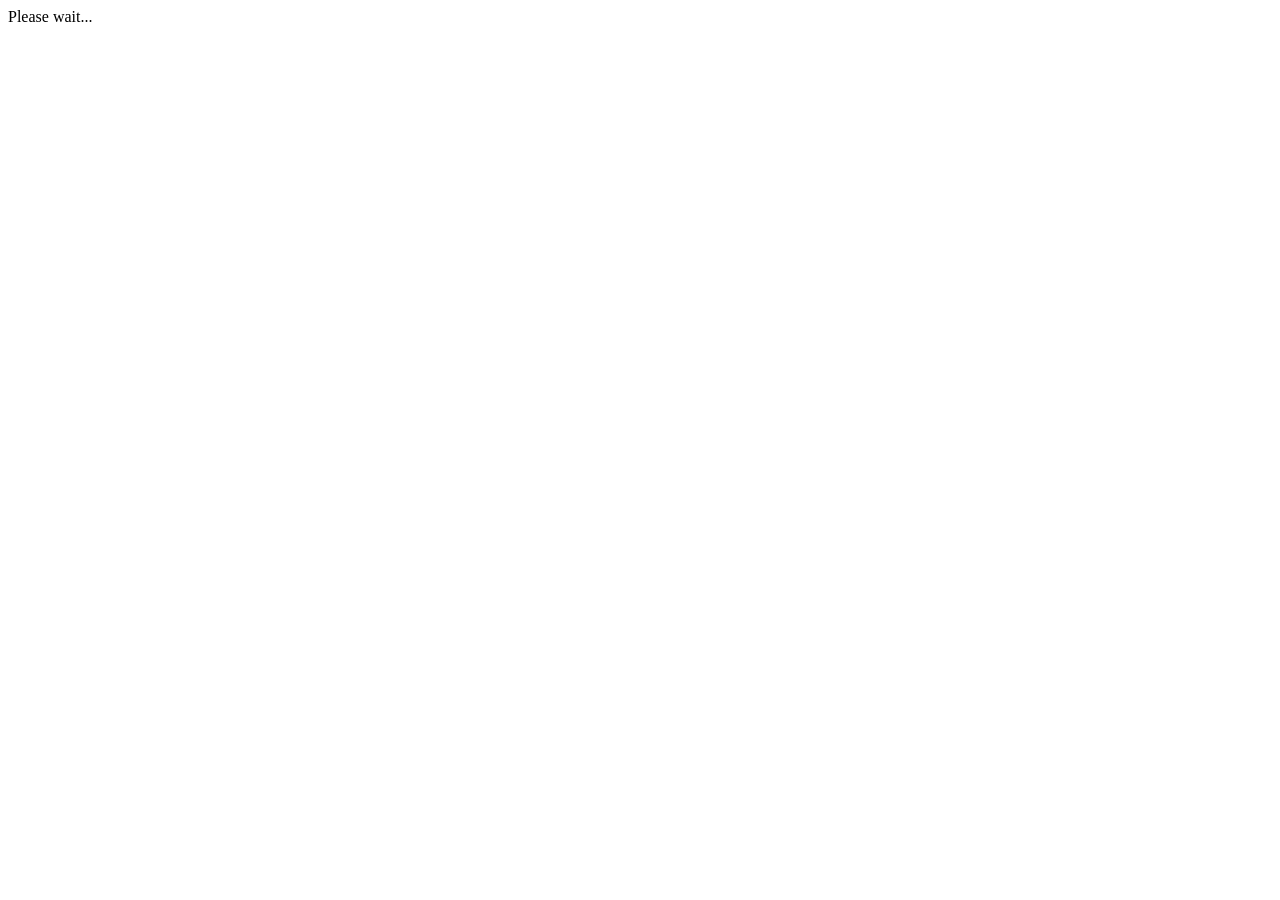
==== index.html @ 416f90c1 "inital version blog website by Docsify" ====
<!DOCTYPE html>
<html lang="en">

<head>
    <meta charset="UTF-8">
    <title>Docs</title>
    <meta http-equiv="X-UA-Compatible" content="IE=edge,chrome=1" />
    <meta name="description" content="Description">
    <meta name="viewport" content="width=device-width, user-scalable=no, initial-scale=1.0, maximum-scale=1.0, minimum-scale=1.0">
    <!-- 设置浏览器图标 -->
    <link rel="icon" href="/images/lab.ico" type="image/x-icon" />
    <link rel="shortcut icon" href="/images/lab.ico" type="image/x-icon" />
    <!-- 默认主题 -->
    <link rel="stylesheet" href="https://cdn.jsdelivr.net/npm/docsify-themeable@0/dist/css/theme-simple-dark.css">
    <link rel="stylesheet" href="https://cdn.jsdelivr.net/npm/docsify-themeable@0/dist/css/theme-simple.css">
    



 
</head>

<body>
    <!-- 定义加载时候的动作 -->
    <div id="app">Please wait...</div>
    <script>
        window.$docsify = {
            themeColor: '#c30aff',
            // 项目名称
            name: '',
            // 仓库地址，点击右上角的Github章鱼猫头像会跳转到此地址
            repo: '',
            // 侧边栏支持，默认加载的是项目根目录下的_sidebar.md文件
            loadSidebar: true,
            // 导航栏支持，默认加载的是项目根目录下的_navbar.md文件
            loadNavbar: true,
            // 封面支持，默认加载的是项目根目录下的_coverpage.md文件
            coverpage: true,
            // 最大支持渲染的标题层级
            maxLevel: 5,
            // 自定义侧边栏后默认不会再生成目录，设置生成目录的最大层级（建议配置为2-4）
            subMaxLevel: 2,
            // 小屏设备下合并导航栏到侧边栏
            mergeNavbar: true,
            /*搜索相关设置*/
            search: {
                maxAge: 86400000,// 过期时间，单位毫秒，默认一天
                paths: 'auto',// 注意：仅适用于 paths: 'auto' 模式
                placeholder: '搜索',              
                // 支持本地化
                placeholder: {
                    '/': '目录搜索',
                },
                noData: '找不到结果',
                depth: 5,
                hideOtherSidebarContent: true,
                namespace: 'Docs',
            }
        }
    </script>
    <!-- docsify的js依赖 -->
    <script src="//cdn.jsdelivr.net/npm/docsify/lib/docsify.min.js"></script>
    <!-- emoji表情支持 -->
    <script src="//cdn.jsdelivr.net/npm/docsify/lib/plugins/emoji.min.js"></script>
    <!-- 图片放大缩小支持 -->
    <script src="//cdn.jsdelivr.net/npm/docsify/lib/plugins/zoom-image.min.js"></script>
    <!-- 搜索功能支持 -->
    <script src="//cdn.jsdelivr.net/npm/docsify/lib/plugins/search.min.js"></script>
    <!--在所有的代码块上添加一个简单的Click to copy按钮来允许用户从你的文档中轻易地复制代码-->
    <script src="//cdn.jsdelivr.net/npm/docsify-copy-code/dist/docsify-copy-code.min.js"></script>
</body>

</html>
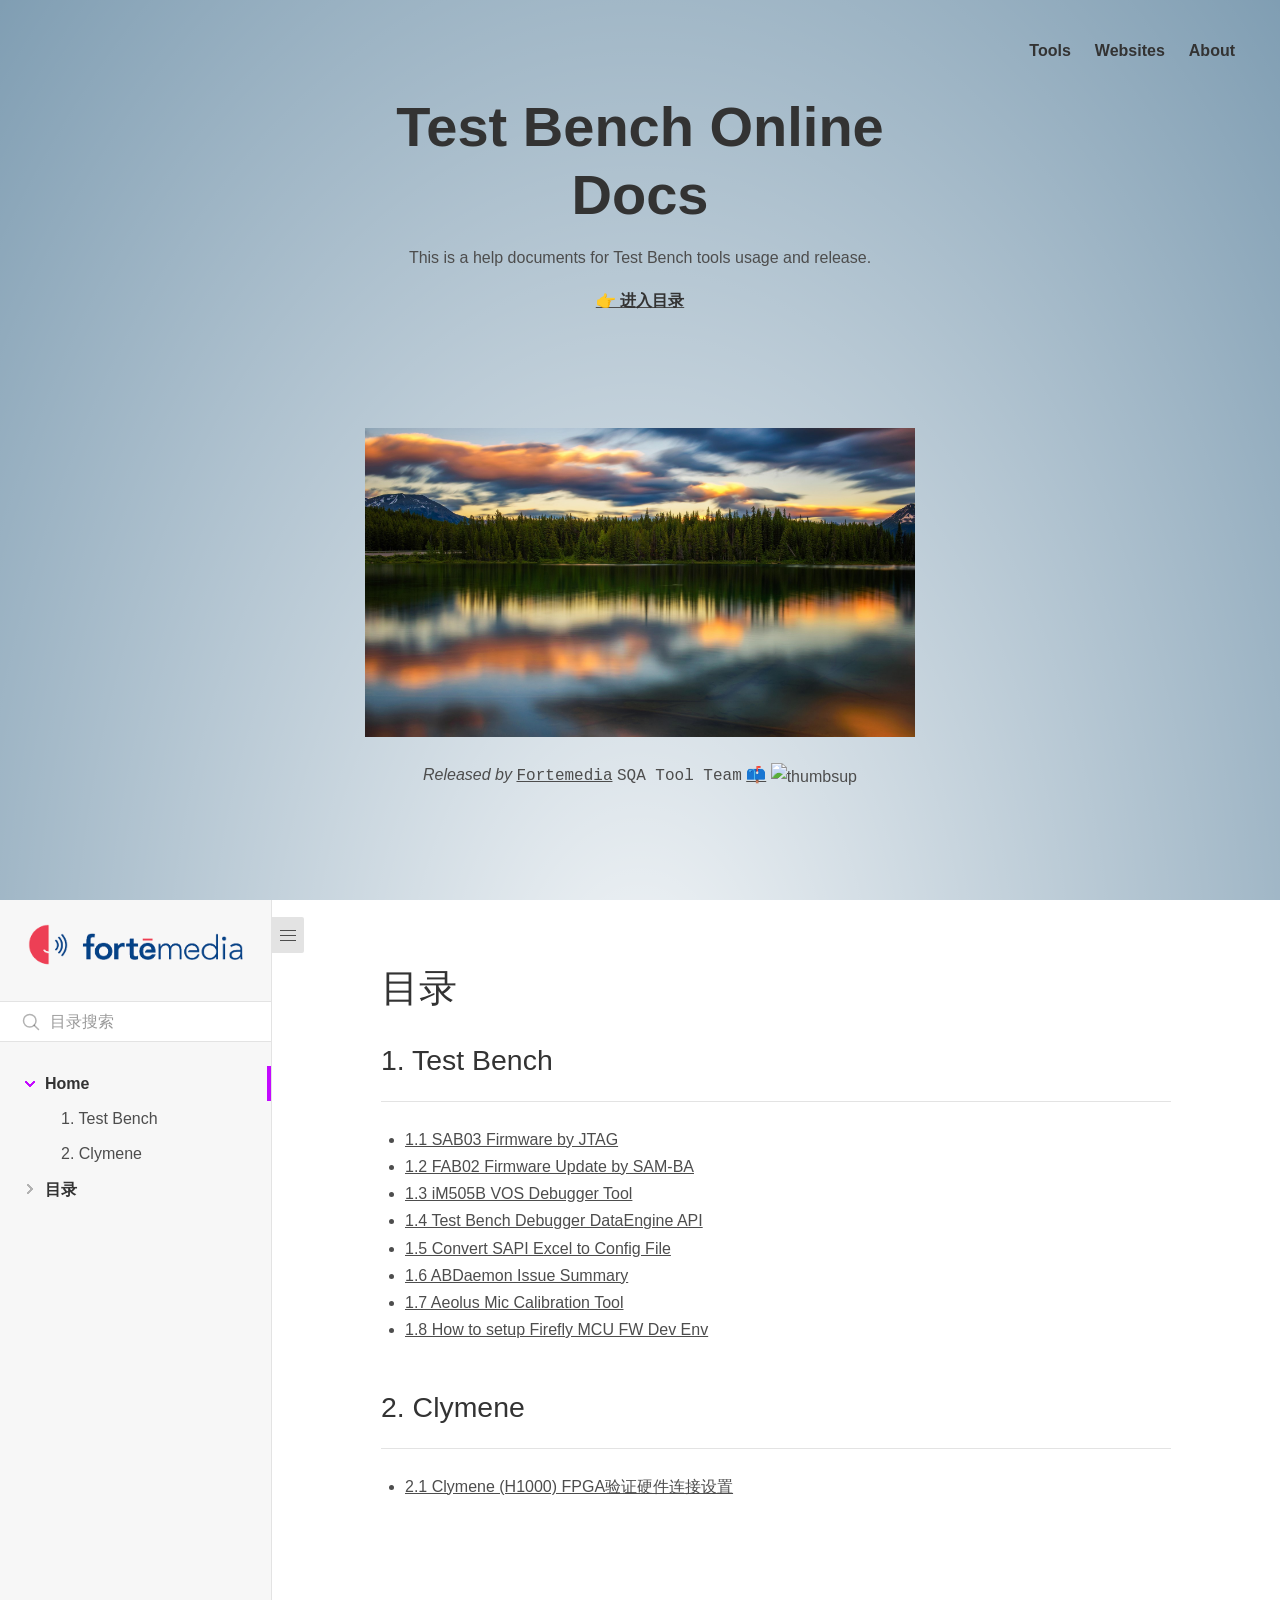
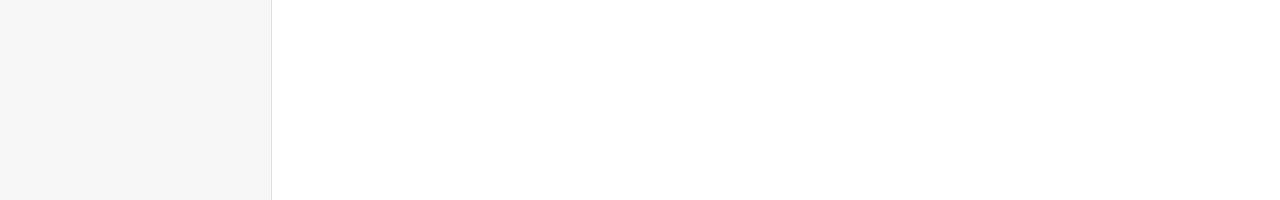
==== commit 25f33f37: "update directory" ====
--- a/index.html
+++ b/index.html
@@ -3,31 +3,33 @@
 
 <head>
     <meta charset="UTF-8">
-    <title>Docs</title>
+    <title>TestBench Online</title>
     <meta http-equiv="X-UA-Compatible" content="IE=edge,chrome=1" />
     <meta name="description" content="Description">
     <meta name="viewport" content="width=device-width, user-scalable=no, initial-scale=1.0, maximum-scale=1.0, minimum-scale=1.0">
     <!-- 设置浏览器图标 -->
-    <link rel="icon" href="/images/lab.ico" type="image/x-icon" />
-    <link rel="shortcut icon" href="/images/lab.ico" type="image/x-icon" />
+    <link rel="icon" href="assets/img/lab.ico" type="image/x-icon" />
+    <link rel="shortcut icon" href="assets/img/lab.ico" type="image/x-icon" />
     <!-- 默认主题 -->
-    <link rel="stylesheet" href="https://cdn.jsdelivr.net/npm/docsify-themeable@0/dist/css/theme-simple-dark.css">
-    <link rel="stylesheet" href="https://cdn.jsdelivr.net/npm/docsify-themeable@0/dist/css/theme-simple.css">
-    
-
-
-
+    <!--link rel="stylesheet" href="https://cdn.jsdelivr.net/npm/docsify-themeable@0/dist/css/theme-simple-dark.css"-->
+    <link rel="stylesheet" href="assets/css/theme-simple-dark.css">
+    <link rel="stylesheet" href="assets/css/theme-simple.css">
  
 </head>
 
 <body>
     <!-- 定义加载时候的动作 -->
-    <div id="app">Please wait...</div>
+    <div id="app">Please wait... :smile:</div>
     <script>
         window.$docsify = {
+            // 项目名称
+            name: 'TestBench Online',
+            logo: 'assets/img/logo.png',
+            nameLink: 'https://nustpq.github.io/blog/',
             themeColor: '#c30aff',
-            // 项目名称
-            name: '',
+            auto2top: true,
+            nativeEmoji: true,   
+            
             // 仓库地址，点击右上角的Github章鱼猫头像会跳转到此地址
             repo: '',
             // 侧边栏支持，默认加载的是项目根目录下的_sidebar.md文件
@@ -58,16 +60,31 @@
             }
         }
     </script>
+
+
     <!-- docsify的js依赖 -->
-    <script src="//cdn.jsdelivr.net/npm/docsify/lib/docsify.min.js"></script>
+    <!--script src="//cdn.jsdelivr.net/npm/docsify/lib/plugins/docsify.min.js"></script-->
+
+    <script src="assets/js/docsify.min.js"></script>
     <!-- emoji表情支持 -->
-    <script src="//cdn.jsdelivr.net/npm/docsify/lib/plugins/emoji.min.js"></script>
+    <script src="assets/js/emoji.min.js"></script>
     <!-- 图片放大缩小支持 -->
-    <script src="//cdn.jsdelivr.net/npm/docsify/lib/plugins/zoom-image.min.js"></script>
+    <script src="assets/js/zoom-image.min.js"></script>
     <!-- 搜索功能支持 -->
-    <script src="//cdn.jsdelivr.net/npm/docsify/lib/plugins/search.min.js"></script>
+    <script src="assets/js/search.min.js"></script>
     <!--在所有的代码块上添加一个简单的Click to copy按钮来允许用户从你的文档中轻易地复制代码-->
-    <script src="//cdn.jsdelivr.net/npm/docsify-copy-code/dist/docsify-copy-code.min.js"></script>
+    <script src="assets/js/docsify-copy-code.min.js"></script>
+    <script src="assets/js/vanilla-back-to-top.min.js"></script>
+    <!-- 回到顶部功能 -->
+    <script>
+        addBackToTop({
+            diameter: 56,
+            backgroundColor: 'rgb(66, 185, 131)',
+            textColor: '#fff',
+        });
+    </script>
+
+
 </body>
 
 </html>
--- a/assets/css/theme-simple-dark.css
+++ b/assets/css/theme-simple-dark.css
@@ -0,0 +1,3 @@
+.github-corner{position:absolute;z-index:40;top:0;right:0;border-bottom:0;text-decoration:none}.github-corner svg{height:70px;width:70px;fill:var(--theme-color);color:var(--base-background-color)}.github-corner:hover .octo-arm{-webkit-animation:octocat-wave 560ms ease-in-out;animation:octocat-wave 560ms ease-in-out}@-webkit-keyframes octocat-wave{0%,100%{transform:rotate(0)}20%,60%{transform:rotate(-25deg)}40%,80%{transform:rotate(10deg)}}@keyframes octocat-wave{0%,100%{transform:rotate(0)}20%,60%{transform:rotate(-25deg)}40%,80%{transform:rotate(10deg)}}.progress{position:fixed;z-index:2147483647;top:0;left:0;right:0;height:3px;width:0;background-color:var(--theme-color);transition:width var(--duration-fast),opacity calc(var(--duration-fast)*2)}body.ready-transition:after,body.ready-transition>*:not(.progress){opacity:0;transition:opacity var(--spinner-transition-duration)}body.ready-transition:after{content:"";position:absolute;z-index:1000;top:calc(50% - var(--spinner-size)/2);left:calc(50% - var(--spinner-size)/2);height:var(--spinner-size);width:var(--spinner-size);border:var(--spinner-track-width, 0) solid var(--spinner-track-color);border-left-color:var(--theme-color);border-left-color:var(--theme-color);border-radius:50%;-webkit-animation:spinner var(--duration-slow) infinite linear;animation:spinner var(--duration-slow) infinite linear}body.ready-transition.ready-spinner:after{opacity:1}body.ready-transition.ready-fix:after{opacity:0}body.ready-transition.ready-fix>*:not(.progress){opacity:1;transition-delay:var(--spinner-transition-duration)}@-webkit-keyframes spinner{0%{transform:rotate(0deg)}100%{transform:rotate(360deg)}}@keyframes spinner{0%{transform:rotate(0deg)}100%{transform:rotate(360deg)}}*,*:before,*:after{box-sizing:inherit;font-size:inherit;-webkit-overflow-scrolling:touch;-webkit-tap-highlight-color:rgba(0,0,0,0);-webkit-text-size-adjust:none;-webkit-touch-callout:none}:root{box-sizing:border-box;background-color:var(--base-background-color);font-size:var(--base-font-size);font-weight:var(--base-font-weight);line-height:var(--base-line-height);letter-spacing:var(--base-letter-spacing);color:var(--base-color);-webkit-font-smoothing:antialiased;-moz-osx-font-smoothing:grayscale;font-smoothing:antialiased}html,button,input,optgroup,select,textarea{font-family:var(--base-font-family)}button,input,optgroup,select,textarea{font-size:100%;margin:0}a{text-decoration:none;-webkit-text-decoration-skip:ink;text-decoration-skip-ink:auto}body{margin:0}hr{height:0;margin:2em 0;border:none;border-bottom:var(--hr-border, 0)}img{max-width:100%;border:0}main{display:block}main.hidden{display:none}mark{background:var(--mark-background);color:var(--mark-color)}pre{font-family:var(--pre-font-family);font-size:var(--pre-font-size);font-weight:var(--pre-font-weight);line-height:var(--pre-line-height)}small{display:inline-block;font-size:var(--small-font-size)}strong{font-weight:var(--strong-font-weight);color:var(--strong-color, currentColor)}sub,sup{font-size:var(--subsup-font-size);line-height:0;position:relative;vertical-align:baseline}sub{bottom:-0.25em}sup{top:-0.5em}body:not([data-platform^=Mac]) *{scrollbar-color:hsla(var(--mono-hue), var(--mono-saturation), 50%, 0.3) hsla(var(--mono-hue), var(--mono-saturation), 50%, 0.1);scrollbar-width:thin}body:not([data-platform^=Mac]) * ::-webkit-scrollbar{width:5px;height:5px}body:not([data-platform^=Mac]) * ::-webkit-scrollbar-thumb{background:hsla(var(--mono-hue), var(--mono-saturation), 50%, 0.3)}body:not([data-platform^=Mac]) * ::-webkit-scrollbar-track{background:hsla(var(--mono-hue), var(--mono-saturation), 50%, 0.1)}::-moz-selection{background:var(--selection-color)}::selection{background:var(--selection-color)}.emoji{height:var(--emoji-size);vertical-align:middle}.task-list-item{list-style:none}.task-list-item input{margin-right:.5em;margin-left:0;vertical-align:.075em}.markdown-section code[class*=lang-],.markdown-section pre[data-lang]{font-family:var(--code-font-family);font-size:var(--code-font-size);font-weight:var(--code-font-weight);letter-spacing:normal;line-height:var(--code-block-line-height);-moz-tab-size:var(--code-tab-size);-o-tab-size:var(--code-tab-size);tab-size:var(--code-tab-size);text-align:left;white-space:pre;word-spacing:normal;word-wrap:normal;word-break:normal;-webkit-hyphens:none;hyphens:none}.markdown-section pre[data-lang]{position:relative;overflow:hidden;margin:var(--code-block-margin);padding:0;border-radius:var(--code-block-border-radius)}.markdown-section pre[data-lang]::after{content:attr(data-lang);position:absolute;top:.75em;right:.75em;opacity:.6;color:inherit;font-size:var(--font-size-s);line-height:1}.markdown-section pre[data-lang] code{display:block;overflow:auto;padding:var(--code-block-padding)}code[class*=lang-],pre[data-lang]{color:var(--code-theme-text)}pre[data-lang]::-moz-selection,pre[data-lang] ::-moz-selection,code[class*=lang-]::-moz-selection,code[class*=lang-] ::-moz-selection{background:var(--code-theme-selection, var(--selection-color))}pre[data-lang]::-moz-selection, pre[data-lang] ::-moz-selection, code[class*=lang-]::-moz-selection, code[class*=lang-] ::-moz-selection{background:var(--code-theme-selection, var(--selection-color))}pre[data-lang]::selection,pre[data-lang] ::selection,code[class*=lang-]::selection,code[class*=lang-] ::selection{background:var(--code-theme-selection, var(--selection-color))}:not(pre)>code[class*=lang-],pre[data-lang]{background:var(--code-theme-background)}.namespace{opacity:.7}.token.comment,.token.prolog,.token.doctype,.token.cdata{color:var(--code-theme-comment)}.token.punctuation{color:var(--code-theme-punctuation)}.token.property,.token.tag,.token.boolean,.token.number,.token.constant,.token.symbol,.token.deleted{color:var(--code-theme-tag)}.token.selector,.token.attr-name,.token.string,.token.char,.token.builtin,.token.inserted{color:var(--code-theme-selector)}.token.operator,.token.entity,.token.url,.language-css .token.string,.style .token.string{color:var(--code-theme-operator)}.token.atrule,.token.attr-value,.token.keyword{color:var(--code-theme-keyword)}.token.function{color:var(--code-theme-function)}.token.regex,.token.important,.token.variable{color:var(--code-theme-variable)}.token.important,.token.bold{font-weight:bold}.token.italic{font-style:italic}.token.entity{cursor:help}.markdown-section{position:relative;max-width:var(--content-max-width);margin:0 auto;padding:2rem 45px}.app-nav:not(:empty)~main .markdown-section{padding-top:3.5rem}.markdown-section figure,.markdown-section p,.markdown-section ol,.markdown-section ul{margin:1em 0}.markdown-section ol,.markdown-section ul{padding-left:1.5rem}.markdown-section ol ol,.markdown-section ol ul,.markdown-section ul ol,.markdown-section ul ul{margin-top:.15rem;margin-bottom:.15rem}.markdown-section a{border-bottom:var(--link-border-bottom);color:var(--link-color);-webkit-text-decoration:var(--link-text-decoration);text-decoration:var(--link-text-decoration);-webkit-text-decoration-color:var(--link-text-decoration-color);text-decoration-color:var(--link-text-decoration-color)}.markdown-section a:hover{border-bottom:var(--link-border-bottom--hover, var(--link-border-bottom, 0));color:var(--link-color--hover, var(--link-color));-webkit-text-decoration:var(--link-text-decoration--hover, var(--link-text-decoration));text-decoration:var(--link-text-decoration--hover, var(--link-text-decoration));-webkit-text-decoration-color:var(--link-text-decoration-color--hover, var(--link-text-decoration-color));text-decoration-color:var(--link-text-decoration-color--hover, var(--link-text-decoration-color))}.markdown-section a.anchor{border-bottom:0;color:inherit;text-decoration:none}.markdown-section a.anchor:hover{text-decoration:underline}.markdown-section blockquote{overflow:visible;margin:2em 0;padding:var(--blockquote-padding);border-width:var(--blockquote-border-width, 0);border-style:var(--blockquote-border-style);border-color:var(--blockquote-border-color);border-radius:var(--blockquote-border-radius);background:var(--blockquote-background);color:var(--blockquote-color);font-family:var(--blockquote-font-family);font-size:var(--blockquote-font-size);font-style:var(--blockquote-font-style);font-weight:var(--blockquote-font-weight);quotes:"“" "”" "‘" "’"}.markdown-section blockquote em{font-family:var(--blockquote-em-font-family);font-size:var(--blockquote-em-font-size);font-style:var(--blockquote-em-font-style);font-weight:var(--blockquote-em-font-weight)}.markdown-section blockquote p:first-child{margin-top:0}.markdown-section blockquote p:first-child:before,.markdown-section blockquote p:first-child:after{color:var(--blockquote-quotes-color);font-family:var(--blockquote-quotes-font-family);font-size:var(--blockquote-quotes-font-size);line-height:0}.markdown-section blockquote p:first-child:before{content:var(--blockquote-quotes-open);margin-right:.15em;vertical-align:-0.45em}.markdown-section blockquote p:first-child:after{content:var(--blockquote-quotes-close);margin-left:.15em;vertical-align:-0.55em}.markdown-section blockquote p:last-child{margin-bottom:0}.markdown-section code{font-family:var(--code-font-family);font-size:var(--code-font-size);font-weight:var(--code-font-weight);line-height:inherit}.markdown-section code:not([class*=lang-]):not([class*=language-]){margin:var(--code-inline-margin);padding:var(--code-inline-padding);border-radius:var(--code-inline-border-radius);background:var(--code-inline-background);color:var(--code-inline-color, currentColor);white-space:nowrap}.markdown-section h1:first-child,.markdown-section h2:first-child,.markdown-section h3:first-child,.markdown-section h4:first-child,.markdown-section h5:first-child,.markdown-section h6:first-child{margin-top:0}.markdown-section h1 a[data-id],.markdown-section h2 a[data-id],.markdown-section h3 a[data-id],.markdown-section h4 a[data-id],.markdown-section h5 a[data-id],.markdown-section h6 a[data-id]{display:inline-block}.markdown-section h1 code,.markdown-section h2 code,.markdown-section h3 code,.markdown-section h4 code,.markdown-section h5 code,.markdown-section h6 code{font-size:.875em}.markdown-section h1+h2,.markdown-section h1+h3,.markdown-section h1+h4,.markdown-section h1+h5,.markdown-section h1+h6,.markdown-section h2+h3,.markdown-section h2+h4,.markdown-section h2+h5,.markdown-section h2+h6,.markdown-section h3+h4,.markdown-section h3+h5,.markdown-section h3+h6,.markdown-section h4+h5,.markdown-section h4+h6,.markdown-section h5+h6{margin-top:1rem}.markdown-section h1{margin:var(--heading-h1-margin, var(--heading-margin));padding:var(--heading-h1-padding, var(--heading-padding));border-width:var(--heading-h1-border-width, 0);border-style:var(--heading-h1-border-style);border-color:var(--heading-h1-border-color);font-family:var(--heading-h1-font-family, var(--heading-font-family));font-size:var(--heading-h1-font-size);font-weight:var(--heading-h1-font-weight, var(--heading-font-weight));line-height:var(--base-line-height);color:var(--heading-h1-color, var(--heading-color))}.markdown-section h2{margin:var(--heading-h2-margin, var(--heading-margin));padding:var(--heading-h2-padding, var(--heading-padding));border-width:var(--heading-h2-border-width, 0);border-style:var(--heading-h2-border-style);border-color:var(--heading-h2-border-color);font-family:var(--heading-h2-font-family, var(--heading-font-family));font-size:var(--heading-h2-font-size);font-weight:var(--heading-h2-font-weight, var(--heading-font-weight));line-height:var(--base-line-height);color:var(--heading-h2-color, var(--heading-color))}.markdown-section h3{margin:var(--heading-h3-margin, var(--heading-margin));padding:var(--heading-h3-padding, var(--heading-padding));border-width:var(--heading-h3-border-width, 0);border-style:var(--heading-h3-border-style);border-color:var(--heading-h3-border-color);font-family:var(--heading-h3-font-family, var(--heading-font-family));font-size:var(--heading-h3-font-size);font-weight:var(--heading-h3-font-weight, var(--heading-font-weight));color:var(--heading-h3-color, var(--heading-color))}.markdown-section h4{margin:var(--heading-h4-margin, var(--heading-margin));padding:var(--heading-h4-padding, var(--heading-padding));border-width:var(--heading-h4-border-width, 0);border-style:var(--heading-h4-border-style);border-color:var(--heading-h4-border-color);font-family:var(--heading-h4-font-family, var(--heading-font-family));font-size:var(--heading-h4-font-size);font-weight:var(--heading-h4-font-weight, var(--heading-font-weight));color:var(--heading-h4-color, var(--heading-color))}.markdown-section h5{margin:var(--heading-h5-margin, var(--heading-margin));padding:var(--heading-h5-padding, var(--heading-padding));border-width:var(--heading-h5-border-width, 0);border-style:var(--heading-h5-border-style);border-color:var(--heading-h5-border-color);font-family:var(--heading-h5-font-family, var(--heading-font-family));font-size:var(--heading-h5-font-size);font-weight:var(--heading-h5-font-weight, var(--heading-font-weight));color:var(--heading-h5-color, var(--heading-color))}.markdown-section h6{margin:var(--heading-h6-margin, var(--heading-margin));padding:var(--heading-h6-padding, var(--heading-padding));border-width:var(--heading-h6-border-width, 0);border-style:var(--heading-h6-border-style);border-color:var(--heading-h6-border-color);font-family:var(--heading-h6-font-family, var(--heading-font-family));font-size:var(--heading-h6-font-size);font-weight:var(--heading-h6-font-weight, var(--heading-font-weight));color:var(--heading-h6-color, var(--heading-color))}.markdown-section iframe{margin:1em 0}.markdown-section img{max-width:100%}.markdown-section kbd{display:inline-block;min-width:var(--kbd-min-width);margin:var(--kbd-margin);padding:var(--kbd-padding);border:var(--kbd-border);border-radius:var(--kbd-border-radius);background:var(--kbd-background);font-family:inherit;font-size:var(--kbd-font-size);text-align:center;letter-spacing:0;line-height:1;color:var(--kbd-color)}.markdown-section kbd+kbd{margin-left:-0.15em}.markdown-section table{display:block;overflow:auto;margin:1rem 0;border-spacing:0;border-collapse:collapse}.markdown-section th,.markdown-section td{padding:var(--table-cell-padding)}.markdown-section th:not([align]){text-align:left}.markdown-section thead{border-color:var(--table-head-border-color);border-style:solid;border-width:var(--table-head-border-width, 0);background:var(--table-head-background)}.markdown-section th{font-weight:var(--table-head-font-weight);color:var(--strong-color)}.markdown-section td{border-color:var(--table-cell-border-color);border-style:solid;border-width:var(--table-cell-border-width, 0)}.markdown-section tbody{border-color:var(--table-body-border-color);border-style:solid;border-width:var(--table-body-border-width, 0)}.markdown-section tbody tr:nth-child(odd){background:var(--table-row-odd-background)}.markdown-section tbody tr:nth-child(even){background:var(--table-row-even-background)}.markdown-section>ul .task-list-item{margin-left:-1.25em}.markdown-section>ul .task-list-item .task-list-item{margin-left:0}.markdown-section .table-wrapper{overflow-x:auto}.markdown-section .table-wrapper table{display:table;width:100%}.markdown-section .table-wrapper td::before{display:none}@media(max-width: 30em){.markdown-section .table-wrapper tbody,.markdown-section .table-wrapper tr,.markdown-section .table-wrapper td{display:block}.markdown-section .table-wrapper th,.markdown-section .table-wrapper td{border:none}.markdown-section .table-wrapper thead{display:none}.markdown-section .table-wrapper tr{border-color:var(--table-cell-border-color);border-style:solid;border-width:var(--table-cell-border-width, 0);padding:var(--table-cell-padding)}.markdown-section .table-wrapper tr:not(:last-child){border-bottom:0}.markdown-section .table-wrapper td{padding:.15em 0 .15em 8em}.markdown-section .table-wrapper td::before{display:inline-block;float:left;width:8em;margin-left:-8em;font-weight:bold;text-align:left}}.markdown-section .tip,.markdown-section .warn{position:relative;margin:2em 0;padding:var(--notice-padding);border-width:var(--notice-border-width, 0);border-style:var(--notice-border-style);border-color:var(--notice-border-color);border-radius:var(--notice-border-radius);background:var(--notice-background);font-family:var(--notice-font-family);font-weight:var(--notice-font-weight);color:var(--notice-color)}.markdown-section .tip:before,.markdown-section .warn:before{display:inline-block;position:var(--notice-before-position, relative);top:var(--notice-before-top);left:var(--notice-before-left);height:var(--notice-before-height);width:var(--notice-before-width);margin:var(--notice-before-margin);padding:var(--notice-before-padding);border-radius:var(--notice-before-border-radius);line-height:var(--notice-before-line-height);font-family:var(--notice-before-font-family);font-size:var(--notice-before-font-size);font-weight:var(--notice-before-font-weight);text-align:center}.markdown-section .tip{border-width:var(--notice-important-border-width, var(--notice-border-width, 0));border-style:var(--notice-important-border-style, var(--notice-border-style));border-color:var(--notice-important-border-color, var(--notice-border-color));background:var(--notice-important-background, var(--notice-background));color:var(--notice-important-color, var(--notice-color))}.markdown-section .tip:before{content:var(--notice-important-before-content, var(--notice-before-content));background:var(--notice-important-before-background, var(--notice-before-background));color:var(--notice-important-before-color, var(--notice-before-color))}.markdown-section .warn{border-width:var(--notice-tip-border-width, var(--notice-border-width, 0));border-style:var(--notice-tip-border-style, var(--notice-border-style));border-color:var(--notice-tip-border-color, var(--notice-border-color));background:var(--notice-tip-background, var(--notice-background));color:var(--notice-tip-color, var(--notice-color))}.markdown-section .warn:before{content:var(--notice-tip-before-content, var(--notice-before-content));background:var(--notice-tip-before-background, var(--notice-before-background));color:var(--notice-tip-before-color, var(--notice-before-color))}.cover{display:none;position:relative;z-index:20;min-height:100vh;flex-direction:column;align-items:center;justify-content:center;padding:calc(var(--cover-border-inset, 0px) + var(--cover-border-width, 0px));color:var(--cover-color);text-align:var(--cover-text-align)}@media screen and (-ms-high-contrast: active),screen and (-ms-high-contrast: none){.cover{height:100vh}}.cover:before,.cover:after{content:"";position:absolute}.cover:before{top:0;bottom:0;left:0;right:0;background-blend-mode:var(--cover-background-blend-mode);background-color:var(--cover-background-color);background-image:var(--cover-background-image);background-position:var(--cover-background-position);background-repeat:var(--cover-background-repeat);background-size:var(--cover-background-size)}.cover:after{top:var(--cover-border-inset, 0);bottom:var(--cover-border-inset, 0);left:var(--cover-border-inset, 0);right:var(--cover-border-inset, 0);border-width:var(--cover-border-width, 0);border-style:solid;border-color:var(--cover-border-color)}.cover a{border-bottom:var(--cover-link-border-bottom);color:var(--cover-link-color);-webkit-text-decoration:var(--cover-link-text-decoration);text-decoration:var(--cover-link-text-decoration);-webkit-text-decoration-color:var(--cover-link-text-decoration-color);text-decoration-color:var(--cover-link-text-decoration-color)}.cover a:hover{border-bottom:var(--cover-link-border-bottom--hover, var(--cover-link-border-bottom));color:var(--cover-link-color--hover, var(--cover-link-color));-webkit-text-decoration:var(--cover-link-text-decoration--hover, var(--cover-link-text-decoration));text-decoration:var(--cover-link-text-decoration--hover, var(--cover-link-text-decoration));-webkit-text-decoration-color:var(--cover-link-text-decoration-color--hover, var(--cover-link-text-decoration-color));text-decoration-color:var(--cover-link-text-decoration-color--hover, var(--cover-link-text-decoration-color))}.cover h1{color:var(--cover-heading-color);position:relative;margin:0;font-size:var(--cover-heading-font-size);font-weight:var(--cover-heading-font-weight);line-height:1.2}.cover h1 a,.cover h1 a:hover{display:block;border-bottom:none;color:inherit;text-decoration:none}.cover h1 small{position:absolute;bottom:0;margin-left:.5em}.cover h1 span{font-size:calc(var(--cover-heading-font-size-min)*1px)}@media(min-width: 26em){.cover h1 span{font-size:calc(var(--cover-heading-font-size-min)*1px + (var(--cover-heading-font-size-max) - var(--cover-heading-font-size-min))*(100vw - 420px)/604)}}@media(min-width: 64em){.cover h1 span{font-size:calc(var(--cover-heading-font-size-max)*1px)}}.cover blockquote{margin:0;color:var(--cover-blockquote-color);font-size:var(--cover-blockquote-font-size)}.cover blockquote a{color:inherit}.cover ul{padding:0;list-style-type:none}.cover .cover-main{position:relative;z-index:1;max-width:var(--cover-max-width);margin:var(--cover-margin);padding:0 45px}.cover .cover-main>p:last-child{margin:1.25em -0.25em}.cover .cover-main>p:last-child a{display:block;margin:.375em .25em;padding:var(--cover-button-padding);border:var(--cover-button-border);border-radius:var(--cover-button-border-radius);box-shadow:var(--cover-button-box-shadow);background:var(--cover-button-background);text-align:center;-webkit-text-decoration:var(--cover-button-text-decoration);text-decoration:var(--cover-button-text-decoration);-webkit-text-decoration-color:var(--cover-button-text-decoration-color);text-decoration-color:var(--cover-button-text-decoration-color);color:var(--cover-button-color);white-space:nowrap;transition:var(--cover-button-transition)}.cover .cover-main>p:last-child a:hover{border:var(--cover-button-border--hover, var(--cover-button-border));box-shadow:var(--cover-button-box-shadow--hover, var(--cover-button-box-shadow));background:var(--cover-button-background--hover, var(--cover-button-background));-webkit-text-decoration:var(--cover-button-text-decoration--hover, var(--cover-button-text-decoration));text-decoration:var(--cover-button-text-decoration--hover, var(--cover-button-text-decoration));-webkit-text-decoration-color:var(--cover-button-text-decoration-color--hover, var(--cover-button-text-decoration-color));text-decoration-color:var(--cover-button-text-decoration-color--hover, var(--cover-button-text-decoration-color));color:var(--cover-button-color--hover, var(--cover-button-color))}.cover .cover-main>p:last-child a:first-child{border:var(--cover-button-primary-border, var(--cover-button-border));box-shadow:var(--cover-button-primary-box-shadow, var(--cover-button-box-shadow));background:var(--cover-button-primary-background, var(--cover-button-background));-webkit-text-decoration:var(--cover-button-primary-text-decoration, var(--cover-button-text-decoration));text-decoration:var(--cover-button-primary-text-decoration, var(--cover-button-text-decoration));-webkit-text-decoration-color:var(--cover-button-primary-text-decoration-color, var(--cover-button-text-decoration-color));text-decoration-color:var(--cover-button-primary-text-decoration-color, var(--cover-button-text-decoration-color));color:var(--cover-button-primary-color, var(--cover-button-color))}.cover .cover-main>p:last-child a:first-child:hover{border:var(--cover-button-primary-border--hover, var(--cover-button-border--hover, var(--cover-button-primary-border, var(--cover-button-border))));box-shadow:var(--cover-button-primary-box-shadow--hover, var(--cover-button-box-shadow--hover, var(--cover-button-primary-box-shadow, var(--cover-button-box-shadow))));background:var(--cover-button-primary-background--hover, var(--cover-button-background--hover, var(--cover-button-primary-background, var(--cover-button-background))));-webkit-text-decoration:var(--cover-button-primary-text-decoration--hover, var(--cover-button-text-decoration--hover, var(--cover-button-primary-text-decoration, var(--cover-button-text-decoration))));text-decoration:var(--cover-button-primary-text-decoration--hover, var(--cover-button-text-decoration--hover, var(--cover-button-primary-text-decoration, var(--cover-button-text-decoration))));-webkit-text-decoration-color:var(--cover-button-primary-text-decoration-color--hover, var(--cover-button-text-decoration-color--hover, var(--cover-button-primary-text-decoration-color, var(--cover-button-text-decoration-color))));text-decoration-color:var(--cover-button-primary-text-decoration-color--hover, var(--cover-button-text-decoration-color--hover, var(--cover-button-primary-text-decoration-color, var(--cover-button-text-decoration-color))));color:var(--cover-button-primary-color--hover, var(--cover-button-color--hover, var(--cover-button-primary-color, var(--cover-button-color))))}@media(min-width: 30.01em){.cover .cover-main>p:last-child a{display:inline-block}}.cover .mask{visibility:var(--cover-background-mask-visibility, hidden);position:absolute;top:0;bottom:0;left:0;right:0;background-color:var(--cover-background-mask-color);opacity:var(--cover-background-mask-opacity)}.cover.has-mask .mask{visibility:visible}.cover.show{display:flex}.app-nav{position:absolute;z-index:30;top:calc(35px - .5em*var(--base-line-height));left:45px;right:80px;text-align:right}.app-nav.no-badge{right:45px}.app-nav li>img,.app-nav li>a>img{margin-top:-0.25em;vertical-align:middle}.app-nav li>img:first-child,.app-nav li>a>img:first-child{margin-right:.5em}.app-nav ul,.app-nav li{margin:0;padding:0;list-style:none}.app-nav li{position:relative}.app-nav li a{display:block;line-height:1;transition:var(--navbar-root-transition)}.app-nav>ul>li{display:inline-block;margin:var(--navbar-root-margin)}.app-nav>ul>li:first-child{margin-left:0}.app-nav>ul>li:last-child{margin-right:0}.app-nav>ul>li>a,.app-nav>ul>li>span{padding:var(--navbar-root-padding);border-width:var(--navbar-root-border-width, 0);border-style:var(--navbar-root-border-style);border-color:var(--navbar-root-border-color);border-radius:var(--navbar-root-border-radius);background:var(--navbar-root-background);color:var(--navbar-root-color);-webkit-text-decoration:var(--navbar-root-text-decoration);text-decoration:var(--navbar-root-text-decoration);-webkit-text-decoration-color:var(--navbar-root-text-decoration-color);text-decoration-color:var(--navbar-root-text-decoration-color)}.app-nav>ul>li>a:hover,.app-nav>ul>li>span:hover{background:var(--navbar-root-background--hover, var(--navbar-root-background));border-style:var(--navbar-root-border-style--hover, var(--navbar-root-border-style));border-color:var(--navbar-root-border-color--hover, var(--navbar-root-border-color));color:var(--navbar-root-color--hover, var(--navbar-root-color));-webkit-text-decoration:var(--navbar-root-text-decoration--hover, var(--navbar-root-text-decoration));text-decoration:var(--navbar-root-text-decoration--hover, var(--navbar-root-text-decoration));-webkit-text-decoration-color:var(--navbar-root-text-decoration-color--hover, var(--navbar-root-text-decoration-color));text-decoration-color:var(--navbar-root-text-decoration-color--hover, var(--navbar-root-text-decoration-color))}.app-nav>ul>li>a:not(:last-child),.app-nav>ul>li>span:not(:last-child){padding:var(--navbar-menu-root-padding, var(--navbar-root-padding));background:var(--navbar-menu-root-background, var(--navbar-root-background))}.app-nav>ul>li>a:not(:last-child):hover,.app-nav>ul>li>span:not(:last-child):hover{background:var(--navbar-menu-root-background--hover, var(--navbar-menu-root-background, var(--navbar-root-background--hover, var(--navbar-root-background))))}.app-nav>ul>li>a.active{background:var(--navbar-root-background--active, var(--navbar-root-background));border-style:var(--navbar-root-border-style--active, var(--navbar-root-border-style));border-color:var(--navbar-root-border-color--active, var(--navbar-root-border-color));color:var(--navbar-root-color--active, var(--navbar-root-color));-webkit-text-decoration:var(--navbar-root-text-decoration--active, var(--navbar-root-text-decoration));text-decoration:var(--navbar-root-text-decoration--active, var(--navbar-root-text-decoration));-webkit-text-decoration-color:var(--navbar-root-text-decoration-color--active, var(--navbar-root-text-decoration-color));text-decoration-color:var(--navbar-root-text-decoration-color--active, var(--navbar-root-text-decoration-color))}.app-nav>ul>li>a.active:not(:last-child):hover{background:var(--navbar-menu-root-background--active, var(--navbar-menu-root-background, var(--navbar-root-background--active, var(--navbar-root-background))))}.app-nav>ul>li ul{visibility:hidden;position:absolute;top:100%;right:50%;overflow-y:auto;box-sizing:border-box;max-height:50vh;padding:var(--navbar-menu-padding);border-width:var(--navbar-menu-border-width, 0);border-style:solid;border-color:var(--navbar-menu-border-color);border-radius:var(--navbar-menu-border-radius);background:var(--navbar-menu-background);box-shadow:var(--navbar-menu-box-shadow);text-align:left;white-space:nowrap;opacity:0;transform:translate(50%, -0.35em);transition:var(--navbar-menu-transition)}.app-nav>ul>li ul li{white-space:nowrap}.app-nav>ul>li ul a{margin:var(--navbar-menu-link-margin);padding:var(--navbar-menu-link-padding);border-width:var(--navbar-menu-link-border-width, 0);border-style:var(--navbar-menu-link-border-style);border-color:var(--navbar-menu-link-border-color);border-radius:var(--navbar-menu-link-border-radius);background:var(--navbar-menu-link-background);color:var(--navbar-menu-link-color);-webkit-text-decoration:var(--navbar-menu-link-text-decoration);text-decoration:var(--navbar-menu-link-text-decoration);-webkit-text-decoration-color:var(--navbar-menu-link-text-decoration-color);text-decoration-color:var(--navbar-menu-link-text-decoration-color)}.app-nav>ul>li ul a:hover{background:var(--navbar-menu-link-background--hover, var(--navbar-menu-link-background));border-style:var(--navbar-menu-link-border-style--hover, var(--navbar-menu-link-border-style));border-color:var(--navbar-menu-link-border-color--hover, var(--navbar-menu-link-border-color));color:var(--navbar-menu-link-color--hover, var(--navbar-menu-link-color));-webkit-text-decoration:var(--navbar-menu-link-text-decoration--hover, var(--navbar-menu-link-text-decoration));text-decoration:var(--navbar-menu-link-text-decoration--hover, var(--navbar-menu-link-text-decoration));-webkit-text-decoration-color:var(--navbar-menu-link-text-decoration-color--hover, var(--navbar-menu-link-text-decoration-color));text-decoration-color:var(--navbar-menu-link-text-decoration-color--hover, var(--navbar-menu-link-text-decoration-color))}.app-nav>ul>li ul a.active{background:var(--navbar-menu-link-background--active, var(--navbar-menu-link-background));border-style:var(--navbar-menu-link-border-style--active, var(--navbar-menu-link-border-style));border-color:var(--navbar-menu-link-border-color--active, var(--navbar-menu-link-border-color));color:var(--navbar-menu-link-color--active, var(--navbar-menu-link-color));-webkit-text-decoration:var(--navbar-menu-link-text-decoration--active, var(--navbar-menu-link-text-decoration));text-decoration:var(--navbar-menu-link-text-decoration--active, var(--navbar-menu-link-text-decoration));-webkit-text-decoration-color:var(--navbar-menu-link-text-decoration-color--active, var(--navbar-menu-link-text-decoration-color));text-decoration-color:var(--navbar-menu-link-text-decoration-color--active, var(--navbar-menu-link-text-decoration-color))}.app-nav>ul>li:hover ul,.app-nav>ul>li:focus ul,.app-nav>ul>li.focus-within ul{visibility:visible;opacity:1;transform:translate(50%, 0)}@media(min-width: 48em){nav.app-nav{margin-left:var(--sidebar-width)}}main{position:relative;overflow-x:hidden;min-height:100vh}.sidebar,.sidebar-toggle,.sidebar+.content{transition:all var(--sidebar-transition-duration) ease-out}@media(min-width: 48em){.sidebar+.content{margin-left:var(--sidebar-width)}}.sidebar{display:flex;flex-direction:column;position:fixed;z-index:10;top:0;right:100%;overflow-x:hidden;overflow-y:auto;height:100vh;width:var(--sidebar-width);padding:var(--sidebar-padding);border-width:var(--sidebar-border-width);border-style:solid;border-color:var(--sidebar-border-color);background:var(--sidebar-background)}.sidebar>h1{margin:0;margin:var(--sidebar-name-margin);padding:var(--sidebar-name-padding);background:var(--sidebar-name-background);color:var(--sidebar-name-color);font-family:var(--sidebar-name-font-family);font-size:var(--sidebar-name-font-size);font-weight:var(--sidebar-name-font-weight);text-align:var(--sidebar-name-text-align)}.sidebar>h1 img{max-width:100%}.sidebar>h1 .app-name-link{color:var(--sidebar-name-color)}body:not([data-platform^=Mac]) .sidebar::-webkit-scrollbar{width:5px}body:not([data-platform^=Mac]) .sidebar::-webkit-scrollbar-thumb{border-radius:50vw}@media(min-width: 48em){.sidebar{position:absolute;transform:translateX(var(--sidebar-width))}}@media print{.sidebar{display:none}}.sidebar-nav,.sidebar nav{order:1;margin:var(--sidebar-nav-margin);padding:var(--sidebar-nav-padding);background:var(--sidebar-nav-background)}.sidebar-nav ul,.sidebar nav ul{margin:0;padding:0;list-style:none}.sidebar-nav ul ul,.sidebar nav ul ul{margin-left:var(--sidebar-nav-indent)}.sidebar-nav a,.sidebar nav a{display:block;overflow:hidden;margin:var(--sidebar-nav-link-margin);padding:var(--sidebar-nav-link-padding);border-width:var(--sidebar-nav-link-border-width, 0);border-style:var(--sidebar-nav-link-border-style);border-color:var(--sidebar-nav-link-border-color);border-radius:var(--sidebar-nav-link-border-radius);background:var(--sidebar-nav-link-background);color:var(--sidebar-nav-link-color);font-weight:var(--sidebar-nav-link-font-weight);white-space:nowrap;-webkit-text-decoration:var(--sidebar-nav-link-text-decoration);text-decoration:var(--sidebar-nav-link-text-decoration);-webkit-text-decoration-color:var(--sidebar-nav-link-text-decoration-color);text-decoration-color:var(--sidebar-nav-link-text-decoration-color);text-overflow:ellipsis;transition:var(--sidebar-nav-link-transition)}.sidebar-nav a img,.sidebar nav a img{margin-top:-0.25em;vertical-align:middle}.sidebar-nav a img:first-child,.sidebar nav a img:first-child{margin-right:.5em}.sidebar-nav a:hover,.sidebar nav a:hover{border-width:var(--sidebar-nav-link-border-width--hover, var(--sidebar-nav-link-border-width, 0));border-style:var(--sidebar-nav-link-border-style--hover, var(--sidebar-nav-link-border-style));border-color:var(--sidebar-nav-link-border-color--hover, var(--sidebar-nav-link-border-color));background:var(--sidebar-nav-link-background--hover, var(--sidebar-nav-link-background));color:var(--sidebar-nav-link-color--hover, var(--sidebar-nav-link-color));font-weight:var(--sidebar-nav-link-font-weight--hover, var(--sidebar-nav-link-font-weight));-webkit-text-decoration:var(--sidebar-nav-link-text-decoration--hover, var(--sidebar-nav-link-text-decoration));text-decoration:var(--sidebar-nav-link-text-decoration--hover, var(--sidebar-nav-link-text-decoration));-webkit-text-decoration-color:var(--sidebar-nav-link-text-decoration-color);text-decoration-color:var(--sidebar-nav-link-text-decoration-color)}.sidebar-nav ul>li>span,.sidebar-nav ul>li>strong,.sidebar nav ul>li>span,.sidebar nav ul>li>strong{display:block;margin:var(--sidebar-nav-strong-margin);padding:var(--sidebar-nav-strong-padding);border-width:var(--sidebar-nav-strong-border-width, 0);border-style:solid;border-color:var(--sidebar-nav-strong-border-color);color:var(--sidebar-nav-strong-color);font-size:var(--sidebar-nav-strong-font-size);font-weight:var(--sidebar-nav-strong-font-weight);text-transform:var(--sidebar-nav-strong-text-transform)}.sidebar-nav ul>li>span+ul,.sidebar-nav ul>li>strong+ul,.sidebar nav ul>li>span+ul,.sidebar nav ul>li>strong+ul{margin-left:0}.sidebar-nav ul>li:first-child>span,.sidebar-nav ul>li:first-child>strong,.sidebar nav ul>li:first-child>span,.sidebar nav ul>li:first-child>strong{margin-top:0}.sidebar-nav::-webkit-scrollbar,.sidebar nav::-webkit-scrollbar{width:0}@supports(width: env(safe-area-inset)){@media only screen and (orientation: landscape){.sidebar-nav,.sidebar nav{margin-left:calc(env(safe-area-inset-left)/2)}}}.sidebar-nav li>a:before,.sidebar-nav li>strong:before{display:inline-block}.sidebar-nav li>a{background-repeat:var(--sidebar-nav-pagelink-background-repeat);background-size:var(--sidebar-nav-pagelink-background-size)}.sidebar-nav li>a[href^="/"]:not([href*="?id="]),.sidebar-nav li>a[href^="#/"]:not([href*="?id="]){transition:var(--sidebar-nav-pagelink-transition)}.sidebar-nav li>a[href^="/"]:not([href*="?id="]),.sidebar-nav li>a[href^="/"]:not([href*="?id="])~ul a,.sidebar-nav li>a[href^="#/"]:not([href*="?id="]),.sidebar-nav li>a[href^="#/"]:not([href*="?id="])~ul a{padding:var(--sidebar-nav-pagelink-padding, var(--sidebar-nav-link-padding))}.sidebar-nav li>a[href^="/"]:not([href*="?id="]):only-child,.sidebar-nav li>a[href^="#/"]:not([href*="?id="]):only-child{background:var(--sidebar-nav-pagelink-background)}.sidebar-nav li>a[href^="/"]:not([href*="?id="]):not(:only-child),.sidebar-nav li>a[href^="#/"]:not([href*="?id="]):not(:only-child){background:var(--sidebar-nav-pagelink-background--loaded, var(--sidebar-nav-pagelink-background))}.sidebar-nav li.active>a,.sidebar-nav li.collapse>a{border-width:var(--sidebar-nav-link-border-width--active, var(--sidebar-nav-link-border-width));border-style:var(--sidebar-nav-link-border-style--active, var(--sidebar-nav-link-border-style));border-color:var(--sidebar-nav-link-border-color--active, var(--sidebar-nav-link-border-color));background:var(--sidebar-nav-link-background--active, var(--sidebar-nav-link-background));color:var(--sidebar-nav-link-color--active, var(--sidebar-nav-link-color));font-weight:var(--sidebar-nav-link-font-weight--active, var(--sidebar-nav-link-font-weight));-webkit-text-decoration:var(--sidebar-nav-link-text-decoration--active, var(--sidebar-nav-link-text-decoration));text-decoration:var(--sidebar-nav-link-text-decoration--active, var(--sidebar-nav-link-text-decoration));-webkit-text-decoration-color:var(--sidebar-nav-link-text-decoration-color);text-decoration-color:var(--sidebar-nav-link-text-decoration-color)}.sidebar-nav li.active>a[href^="/"]:not([href*="?id="]):not(:only-child),.sidebar-nav li.active>a[href^="#/"]:not([href*="?id="]):not(:only-child){background:var(--sidebar-nav-pagelink-background--active, var(--sidebar-nav-pagelink-background--loaded, var(--sidebar-nav-pagelink-background)))}.sidebar-nav li.collapse>a[href^="/"]:not([href*="?id="]):not(:only-child),.sidebar-nav li.collapse>a[href^="#/"]:not([href*="?id="]):not(:only-child){background:var(--sidebar-nav-pagelink-background--collapse, var(--sidebar-nav-pagelink-background--loaded, var(--sidebar-nav-pagelink-background)))}.sidebar-nav li.collapse .app-sub-sidebar{display:none}.sidebar-nav>ul>li>a:before{content:var(--sidebar-nav-link-before-content-l1, var(--sidebar-nav-link-before-content));margin:var(--sidebar-nav-link-before-margin-l1, var(--sidebar-nav-link-before-margin));color:var(--sidebar-nav-link-before-color-l1, var(--sidebar-nav-link-before-color))}.sidebar-nav>ul>li.active>a:before{content:var(--sidebar-nav-link-before-content-l1--active, var(--sidebar-nav-link-before-content--active, var(--sidebar-nav-link-before-content-l1, var(--sidebar-nav-link-before-content))));color:var(--sidebar-nav-link-before-color-l1--active, var(--sidebar-nav-link-before-color--active, var(--sidebar-nav-link-before-color-l1, var(--sidebar-nav-link-before-color))))}.sidebar-nav>ul>li>ul>li>a:before{content:var(--sidebar-nav-link-before-content-l2, var(--sidebar-nav-link-before-content));margin:var(--sidebar-nav-link-before-margin-l2, var(--sidebar-nav-link-before-margin));color:var(--sidebar-nav-link-before-color-l2, var(--sidebar-nav-link-before-color))}.sidebar-nav>ul>li>ul>li.active>a:before{content:var(--sidebar-nav-link-before-content-l2--active, var(--sidebar-nav-link-before-content--active, var(--sidebar-nav-link-before-content-l2, var(--sidebar-nav-link-before-content))));color:var(--sidebar-nav-link-before-color-l2--active, var(--sidebar-nav-link-before-color--active, var(--sidebar-nav-link-before-color-l2, var(--sidebar-nav-link-before-color))))}.sidebar-nav>ul>li>ul>li>ul>li>a:before{content:var(--sidebar-nav-link-before-content-l3, var(--sidebar-nav-link-before-content));margin:var(--sidebar-nav-link-before-margin-l3, var(--sidebar-nav-link-before-margin));color:var(--sidebar-nav-link-before-color-l3, var(--sidebar-nav-link-before-color))}.sidebar-nav>ul>li>ul>li>ul>li.active>a:before{content:var(--sidebar-nav-link-before-content-l3--active, var(--sidebar-nav-link-before-content--active, var(--sidebar-nav-link-before-content-l3, var(--sidebar-nav-link-before-content))));color:var(--sidebar-nav-link-before-color-l3--active, var(--sidebar-nav-link-before-color--active, var(--sidebar-nav-link-before-color-l3, var(--sidebar-nav-link-before-color))))}.sidebar-nav>ul>li>ul>li>ul>li>ul>li>a:before{content:var(--sidebar-nav-link-before-content-l4, var(--sidebar-nav-link-before-content));margin:var(--sidebar-nav-link-before-margin-l4, var(--sidebar-nav-link-before-margin));color:var(--sidebar-nav-link-before-color-l4, var(--sidebar-nav-link-before-color))}.sidebar-nav>ul>li>ul>li>ul>li>ul>li.active>a:before{content:var(--sidebar-nav-link-before-content-l4--active, var(--sidebar-nav-link-before-content--active, var(--sidebar-nav-link-before-content-l4, var(--sidebar-nav-link-before-content))));color:var(--sidebar-nav-link-before-color-l4--active, var(--sidebar-nav-link-before-color--active, var(--sidebar-nav-link-before-color-l4, var(--sidebar-nav-link-before-color))))}.sidebar-nav>:last-child{margin-bottom:2rem}.sidebar-toggle,.sidebar-toggle-button{width:var(--sidebar-toggle-width);outline:none}.sidebar-toggle{position:fixed;z-index:11;top:0;bottom:0;left:0;max-width:40px;margin:0;padding:0;border:0;background:rgba(0,0,0,0);-webkit-appearance:none;-moz-appearance:none;appearance:none;cursor:pointer}.sidebar-toggle .sidebar-toggle-button{position:absolute;top:var(--sidebar-toggle-offset-top);left:var(--sidebar-toggle-offset-left);height:var(--sidebar-toggle-height);border-radius:var(--sidebar-toggle-border-radius);border-width:var(--sidebar-toggle-border-width);border-style:var(--sidebar-toggle-border-style);border-color:var(--sidebar-toggle-border-color);background:var(--sidebar-toggle-background, transparent);color:var(--sidebar-toggle-icon-color)}.sidebar-toggle span{position:absolute;top:calc(50% - var(--sidebar-toggle-icon-stroke-width)/2);left:calc(50% - var(--sidebar-toggle-icon-width)/2);height:var(--sidebar-toggle-icon-stroke-width);width:var(--sidebar-toggle-icon-width);background-color:currentColor}.sidebar-toggle span:nth-child(1){margin-top:calc(0px - var(--sidebar-toggle-icon-height)/2)}.sidebar-toggle span:nth-child(3){margin-top:calc(var(--sidebar-toggle-icon-height)/2)}@media(min-width: 48em){.sidebar-toggle{position:absolute;overflow:visible;top:var(--sidebar-toggle-offset-top);bottom:auto;left:0;height:var(--sidebar-toggle-height);transform:translateX(var(--sidebar-width))}.sidebar-toggle .sidebar-toggle-button{top:0}}@media print{.sidebar-toggle{display:none}}@media(max-width: 47.99em){body.close .sidebar,body.close .sidebar-toggle,body.close .sidebar+.content{transform:translateX(var(--sidebar-width))}}@media(min-width: 48em){body.close .sidebar+.content{transform:translateX(0)}}@media(max-width: 47.99em){body.close nav.app-nav,body.close .github-corner{display:none}}@media(min-width: 48em){body.close .sidebar,body.close .sidebar-toggle{transform:translateX(0)}}@media(min-width: 48em){body.close nav.app-nav{margin-left:0}}@media(max-width: 47.99em){body.close .sidebar-toggle{width:100%;max-width:none}body.close .sidebar-toggle span{margin-top:0}body.close .sidebar-toggle span:nth-child(1){transform:rotate(45deg)}body.close .sidebar-toggle span:nth-child(2){display:none}body.close .sidebar-toggle span:nth-child(3){transform:rotate(-45deg)}}@media(min-width: 48em){body.close .sidebar+.content{margin-left:0}}@media(min-width: 48em){body.sticky .sidebar,body.sticky .sidebar-toggle{position:fixed}}body .docsify-copy-code-button,body .docsify-copy-code-button:after{border-radius:var(--border-radius-m, 0);border-top-left-radius:0;border-bottom-right-radius:0;background:var(--copycode-background);color:var(--copycode-color)}body .docsify-copy-code-button span{border-radius:var(--border-radius-s, 0)}body .docsify-pagination-container{border-top:var(--pagination-border-top);color:var(--pagination-color)}body .pagination-item-label{font-size:var(--pagination-label-font-size)}body .pagination-item-label svg{color:var(--pagination-label-color);height:var(--pagination-chevron-height);stroke:var(--pagination-chevron-stroke);stroke-linecap:var(--pagination-chevron-stroke-linecap);stroke-linejoin:var(--pagination-chevron-stroke-linecap);stroke-width:var(--pagination-chevron-stroke-width)}body .pagination-item-title{color:var(--pagination-title-color);font-size:var(--pagination-title-font-size)}body .app-name.hide{display:block}body .sidebar{padding:var(--sidebar-padding)}.sidebar .search{margin:0;padding:0;border:0}.sidebar .search input{padding:0;line-height:1;font-size:inherit}.sidebar .search .clear-button{width:auto}.sidebar .search .clear-button svg{transform:scale(1)}.sidebar .search .matching-post{border:none}.sidebar .search p{font-size:inherit}.sidebar .search{order:var(--search-flex-order);margin:var(--search-margin);padding:var(--search-padding);background:var(--search-background)}.sidebar .search a{color:inherit}.sidebar .search h2{margin:var(--search-result-heading-margin);font-size:var(--search-result-heading-font-size);font-weight:var(--search-result-heading-font-weight);color:var(--search-result-heading-color)}.sidebar .search .input-wrap{align-items:stretch;margin:var(--search-input-margin);background-color:var(--search-input-background-color);border-width:var(--search-input-border-width, 0);border-style:solid;border-color:var(--search-input-border-color);border-radius:var(--search-input-border-radius)}.sidebar .search input[type=search]{min-width:0;padding:var(--search-input-padding);border:none;background-color:rgba(0,0,0,0);background-image:var(--search-input-background-image);background-position:var(--search-input-background-position);background-repeat:var(--search-input-background-repeat);background-size:var(--search-input-background-size);font-size:var(--search-input-font-size);color:var(--search-input-color);transition:var(--search-input-transition)}.sidebar .search input[type=search]::-ms-clear{display:none}.sidebar .search input[type=search]::-moz-placeholder{color:var(--search-input-placeholder-color, #808080)}.sidebar .search input[type=search]::placeholder{color:var(--search-input-placeholder-color, #808080)}.sidebar .search input[type=search]::-webkit-input-placeholder{line-height:normal}.sidebar .search input[type=search]:focus{background-color:var(--search-input-background-color--focus, var(--search-input-background-color));background-image:var(--search-input-background-image--focus, var(--search-input-background-image));background-position:var(--search-input-background-position--focus, var(--search-input-background-position));background-size:var(--search-input-background-size--focus, var(--search-input-background-size))}@supports(width: env(safe-area-inset)){@media only screen and (orientation: landscape){.sidebar .search input[type=search]{margin-left:calc(env(safe-area-inset-left)/2)}}}.sidebar .search p{overflow:hidden;text-overflow:ellipsis;-webkit-box-orient:vertical;-webkit-line-clamp:2}.sidebar .search p:empty{text-align:center}.sidebar .search .clear-button{margin:0;padding:0 10px;border:none;line-height:1;background:rgba(0,0,0,0);cursor:pointer}.sidebar .search .clear-button svg circle{fill:var(--search-clear-icon-color1, #808080)}.sidebar .search .clear-button svg path{stroke:var(--search-clear-icon-color2, #fff)}.sidebar .search.show~*:not(h1){display:none}.sidebar .search .results-panel{display:none;color:var(--search-result-item-color);font-size:var(--search-result-item-font-size);font-weight:var(--search-result-item-font-weight)}.sidebar .search .results-panel.show{display:block}.sidebar .search .matching-post{margin:var(--search-result-item-margin);padding:var(--search-result-item-padding)}.sidebar .search .matching-post,.sidebar .search .matching-post:last-child{border-width:var(--search-result-item-border-width, 0) !important;border-style:var(--search-result-item-border-style);border-color:var(--search-result-item-border-color)}.sidebar .search .matching-post p{margin:0}.sidebar .search .search-keyword{margin:var(--search-result-keyword-margin);padding:var(--search-result-keyword-padding);border-radius:var(--search-result-keyword-border-radius);background-color:var(--search-result-keyword-background);color:var(--search-result-keyword-color, currentColor);font-style:normal;font-weight:var(--search-result-keyword-font-weight)}.medium-zoom-overlay,.medium-zoom-image--open,.medium-zoom-image--opened{z-index:2147483646 !important}.medium-zoom-overlay{background:var(--zoomimage-overlay-background) !important}:root{--mono-hue: 113;--mono-saturation: 0%;--mono-shade3: hsl(var(--mono-hue), var(--mono-saturation), 20%);--mono-shade2: hsl(var(--mono-hue), var(--mono-saturation), 30%);--mono-shade1: hsl(var(--mono-hue), var(--mono-saturation), 40%);--mono-base: hsl(var(--mono-hue), var(--mono-saturation), 50%);--mono-tint1: hsl(var(--mono-hue), var(--mono-saturation), 70%);--mono-tint2: hsl(var(--mono-hue), var(--mono-saturation), 89%);--mono-tint3: hsl(var(--mono-hue), var(--mono-saturation), 97%);--theme-hue: 204;--theme-saturation: 90%;--theme-lightness: 45%;--theme-color: hsl(var(--theme-hue), var(--theme-saturation), var(--theme-lightness));--modular-scale: 1.333;--modular-scale--2: calc(var(--modular-scale--1) / var(--modular-scale));--modular-scale--1: calc(var(--modular-scale-1) / var(--modular-scale));--modular-scale-1: 1rem;--modular-scale-2: calc(var(--modular-scale-1) * var(--modular-scale));--modular-scale-3: calc(var(--modular-scale-2) * var(--modular-scale));--modular-scale-4: calc(var(--modular-scale-3) * var(--modular-scale));--modular-scale-5: calc(var(--modular-scale-4) * var(--modular-scale));--font-size-xxxl: var(--modular-scale-5);--font-size-xxl: var(--modular-scale-4);--font-size-xl: var(--modular-scale-3);--font-size-l: var(--modular-scale-2);--font-size-m: var(--modular-scale-1);--font-size-s: var(--modular-scale--1);--font-size-xs: var(--modular-scale--2);--duration-slow: 1s;--duration-medium: 0.5s;--duration-fast: 0.25s;--spinner-size: 60px;--spinner-track-width: 4px;--spinner-track-color: rgba(0, 0, 0, 0.15);--spinner-transition-duration: var(--duration-medium)}:root{--base-background-color: #fff;--base-color: var(--mono-shade2);--base-font-family: -apple-system, BlinkMacSystemFont, "Segoe UI", Helvetica, Arial, sans-serif, "Apple Color Emoji", "Segoe UI Emoji", "Segoe UI Symbol";--base-font-size: 16px;--base-font-weight: normal;--base-line-height: 1.7;--emoji-size: calc(var(--base-line-height) * 1em);--hr-border: 1px solid var(--mono-tint2);--mark-background: #ffecb3;--pre-font-family: var(--code-font-family);--pre-font-size: var(--code-font-size);--pre-font-weight: normal;--selection-color: #b4d5fe;--small-font-size: var(--font-size-s);--strong-color: var(--heading-color);--strong-font-weight: 600;--subsup-font-size: var(--font-size-s)}:root{--content-max-width: 55em;--blockquote-background: var(--mono-tint3);--blockquote-border-style: solid;--blockquote-border-radius: var(--border-radius-m);--blockquote-em-font-weight: normal;--blockquote-font-weight: normal;--blockquote-padding: 1.5em;--code-font-family: Inconsolata, Consolas, Menlo, Monaco, "Andale Mono WT", "Andale Mono", "Lucida Console", "DejaVu Sans Mono", "Bitstream Vera Sans Mono", "Courier New", Courier, monospace;--code-font-size: calc(var(--font-size-m) * 0.95);--code-font-weight: normal;--code-tab-size: 4;--code-block-border-radius: var(--border-radius-m);--code-block-line-height: var(--base-line-height);--code-block-margin: 1em 0;--code-block-padding: 1.75em 1.5em 1.5em 1.5em;--code-inline-background: var(--code-theme-background);--code-inline-border-radius: var(--border-radius-s);--code-inline-color: var(--code-theme-text);--code-inline-margin: 0 0.15em;--code-inline-padding: 0.125em 0.4em;--code-theme-background: var(--mono-tint3);--heading-color: var(--mono-shade3);--heading-margin: 2.5rem 0 0;--heading-h1-border-style: solid;--heading-h1-font-size: var(--font-size-xxl);--heading-h2-border-style: solid;--heading-h2-font-size: var(--font-size-xl);--heading-h3-border-style: solid;--heading-h3-font-size: var(--font-size-l);--heading-h4-border-style: solid;--heading-h4-font-size: var(--font-size-m);--heading-h5-border-style: solid;--heading-h5-font-size: var(--font-size-s);--heading-h6-border-style: solid;--heading-h6-font-size: var(--font-size-xs);--kbd-background: var(--mono-tint3);--kbd-border-radius: var(--border-radius-m);--kbd-margin: 0 0.3em;--kbd-min-width: 2.5em;--kbd-padding: 0.65em 0.5em;--link-text-decoration: underline;--notice-background: var(--mono-tint3);--notice-border-radius: var(--border-radius-m);--notice-border-style: solid;--notice-font-weight: normal;--notice-padding: 1em 1.5em;--notice-before-font-weight: normal;--table-cell-padding: 0.75em 0.5em;--table-head-border-color: var(--table-cell-border-color);--table-head-font-weight: var(--strong-font-weight);--table-row-odd-background: var(--mono-tint3)}:root{--cover-margin: 0 auto;--cover-max-width: 40em;--cover-text-align: center;--cover-background-color: var(--base-background-color);--cover-background-mask-color: var(--base-background-color);--cover-background-mask-opacity: 0.8;--cover-background-position: center center;--cover-background-repeat: no-repeat;--cover-background-size: cover;--cover-blockquote-font-size: var(--font-size-l);--cover-border-color: var(--theme-color);--cover-button-border: 1px solid var(--theme-color);--cover-button-border-radius: var(--border-radius-m);--cover-button-color: var(--theme-color);--cover-button-padding: 0.5em 2rem;--cover-button-text-decoration: none;--cover-button-transition: all var(--duration-fast) ease-in-out;--cover-button-primary-background: var(--theme-color);--cover-button-primary-border: 1px solid var(--theme-color);--cover-button-primary-color: #fff;--cover-heading-color: var(--theme-color);--cover-heading-font-size: var(--font-size-xxl);--cover-heading-font-weight: normal;--cover-link-text-decoration: underline}:root{--navbar-root-border-style: solid;--navbar-root-margin: 0 0 0 1.5em;--navbar-root-transition: all var(--duration-fast);--navbar-menu-background: var(--base-background-color);--navbar-menu-border-radius: var(--border-radius-m);--navbar-menu-box-shadow: rgba(45,45,45,0.05) 0px 0px 1px, rgba(49,49,49,0.05) 0px 1px 2px, rgba(42,42,42,0.05) 0px 2px 4px, rgba(32,32,32,0.05) 0px 4px 8px, rgba(49,49,49,0.05) 0px 8px 16px, rgba(35,35,35,0.05) 0px 16px 32px;--navbar-menu-padding: 0.5em;--navbar-menu-transition: all var(--duration-fast);--navbar-menu-link-border-style: solid;--navbar-menu-link-margin: 0.75em 0.5em;--navbar-menu-link-padding: 0.2em 0}:root{--copycode-background: #808080;--copycode-color: #fff}:root{--docsifytabs-border-color: var(--mono-tint2);--docsifytabs-border-radius-px: var(--border-radius-s);--docsifytabs-tab-background: var(--mono-tint3);--docsifytabs-tab-color: var(--mono-tint1)}:root{--pagination-border-top: 1px solid var(--mono-tint2);--pagination-chevron-height: 0.8em;--pagination-chevron-stroke: currentColor;--pagination-chevron-stroke-linecap: round;--pagination-chevron-stroke-width: 1px;--pagination-label-font-size: var(--font-size-s);--pagination-title-font-size: var(--font-size-l)}:root{--search-margin: 1.5rem 0 0;--search-input-background-repeat: no-repeat;--search-input-border-color: var(--mono-tint1);--search-input-border-width: 1px;--search-input-padding: 0.5em;--search-flex-order: 1;--search-result-heading-color: var(--heading-color);--search-result-heading-font-size: var(--base-font-size);--search-result-heading-font-weight: normal;--search-result-heading-margin: 0 0 0.25em;--search-result-item-border-color: var(--mono-tint2);--search-result-item-border-style: solid;--search-result-item-border-width: 0 0 1px 0;--search-result-item-font-weight: normal;--search-result-item-padding: 1em 0;--search-result-keyword-background: var(--mark-background);--search-result-keyword-border-radius: var(--border-radius-s);--search-result-keyword-color: var(--mark-color);--search-result-keyword-font-weight: normal;--search-result-keyword-margin: 0 0.1em;--search-result-keyword-padding: 0.2em 0}:root{--zoomimage-overlay-background: rgba(0, 0, 0, 0.875)}:root{--sidebar-background: var(--base-background-color);--sidebar-border-width: 0;--sidebar-padding: 0 25px;--sidebar-transition-duration: var(--duration-fast);--sidebar-width: 17rem;--sidebar-name-font-size: var(--font-size-l);--sidebar-name-font-weight: normal;--sidebar-name-margin: 1.5rem 0 0;--sidebar-name-text-align: center;--sidebar-nav-strong-border-color: var(--sidebar-border-color);--sidebar-nav-strong-color: var(--heading-color);--sidebar-nav-strong-font-weight: var(--strong-font-weight);--sidebar-nav-strong-margin: 1.5em 0 0.5em;--sidebar-nav-strong-padding: 0.25em 0;--sidebar-nav-indent: 1em;--sidebar-nav-margin: 1.5rem 0 0;--sidebar-nav-link-border-style: solid;--sidebar-nav-link-border-width: 0;--sidebar-nav-link-color: var(--base-color);--sidebar-nav-link-font-weight: normal;--sidebar-nav-link-padding: 0.25em 0;--sidebar-nav-link-text-decoration--active: underline;--sidebar-nav-link-text-decoration--hover: underline;--sidebar-nav-link-before-margin: 0 0.35em 0 0;--sidebar-nav-pagelink-transition: var(--sidebar-nav-link-transition);--sidebar-toggle-border-radius: var(--border-radius-s);--sidebar-toggle-border-style: solid;--sidebar-toggle-border-width: 0;--sidebar-toggle-height: 36px;--sidebar-toggle-icon-color: var(--base-color);--sidebar-toggle-icon-height: 10px;--sidebar-toggle-icon-stroke-width: 1px;--sidebar-toggle-icon-width: 16px;--sidebar-toggle-offset-left: 0;--sidebar-toggle-offset-top: calc(35px - (var(--sidebar-toggle-height) / 2));--sidebar-toggle-width: 44px}:root{--code-theme-background: #f3f3f3;--code-theme-comment: #6e8090;--code-theme-function: #dd4a68;--code-theme-keyword: #07a;--code-theme-operator: #a67f59;--code-theme-punctuation: #999;--code-theme-selector: #690;--code-theme-tag: #905;--code-theme-text: #333;--code-theme-variable: #e90}:root{--border-radius-s: 2px;--border-radius-m: 4px;--border-radius-l: 8px;--strong-font-weight: 600;--blockquote-border-color: var(--theme-color);--blockquote-border-radius: 0 var(--border-radius-m) var(--border-radius-m) 0;--blockquote-border-width: 0 0 0 4px;--code-inline-background: var(--mono-tint2);--code-theme-background: var(--mono-tint3);--heading-font-weight: var(--strong-font-weight);--heading-h1-font-weight: 400;--heading-h2-font-weight: 400;--heading-h2-border-color: var(--mono-tint2);--heading-h2-border-width: 0 0 1px 0;--heading-h2-margin: 2.5rem 0 1.5rem;--heading-h2-padding: 0 0 1rem 0;--kbd-border: 1px solid var(--mono-tint2);--notice-border-radius: 0 var(--border-radius-m) var(--border-radius-m) 0;--notice-border-width: 0 0 0 4px;--notice-padding: 1em 1.5em 1em 3em;--notice-before-border-radius: 100%;--notice-before-font-weight: bold;--notice-before-height: 1.5em;--notice-before-left: 0.75em;--notice-before-line-height: 1.5;--notice-before-margin: 0 0.25em 0 0;--notice-before-position: absolute;--notice-before-width: var(--notice-before-height);--notice-important-background: hsl(340, 60%, 96%);--notice-important-border-color: hsl(340, 90%, 45%);--notice-important-before-background: var(--notice-important-border-color) url("data:image/svg+xml,%3Csvg xmlns='http://www.w3.org/2000/svg' viewBox='0 0 16 16' fill='%23fff'%3E%3Cpath d='M10 14C10 15.1 9.1 16 8 16 6.9 16 6 15.1 6 14 6 12.9 6.9 12 8 12 9.1 12 10 12.9 10 14Z'/%3E%3Cpath d='M10 1.6C10 1.2 9.8 0.9 9.6 0.7 9.2 0.3 8.6 0 8 0 7.4 0 6.8 0.2 6.5 0.6 6.2 0.9 6 1.2 6 1.6 6 1.7 6 1.8 6 1.9L6.8 9.6C6.9 9.9 7 10.1 7.2 10.2 7.4 10.4 7.7 10.5 8 10.5 8.3 10.5 8.6 10.4 8.8 10.3 9 10.1 9.1 9.9 9.2 9.6L10 1.9C10 1.8 10 1.7 10 1.6Z'/%3E%3C/svg%3E") center / 0.875em no-repeat;--notice-important-before-color: #fff;--notice-important-before-content: "";--notice-tip-background: hsl(204, 60%, 96%);--notice-tip-border-color: hsl(204, 90%, 45%);--notice-tip-before-background: var(--notice-tip-border-color) url("data:image/svg+xml,%3Csvg xmlns='http://www.w3.org/2000/svg' viewBox='0 0 16 16' fill='%23fff'%3E%3Cpath d='M9.1 0C10.2 0 10.7 0.7 10.7 1.6 10.7 2.6 9.8 3.6 8.6 3.6 7.6 3.6 7 3 7 2 7 1.1 7.7 0 9.1 0Z'/%3E%3Cpath d='M5.8 16C5 16 4.4 15.5 5 13.2L5.9 9.1C6.1 8.5 6.1 8.2 5.9 8.2 5.7 8.2 4.6 8.6 3.9 9.1L3.5 8.4C5.6 6.6 7.9 5.6 8.9 5.6 9.8 5.6 9.9 6.6 9.5 8.2L8.4 12.5C8.2 13.2 8.3 13.5 8.5 13.5 8.7 13.5 9.6 13.2 10.4 12.5L10.9 13.2C8.9 15.2 6.7 16 5.8 16Z'/%3E%3C/svg%3E") center / 0.875em no-repeat;--notice-tip-before-color: #fff;--notice-tip-before-content: "";--table-cell-border-color: var(--mono-tint2);--table-cell-border-width: 1px 0;--cover-background-color: hsl(var(--theme-hue), 25%, 60%);--cover-background-image: radial-gradient(ellipse at center 115%, rgba(255, 255, 255, 0.9), transparent);--cover-blockquote-color: var(--strong-color);--cover-heading-color: #fff;--cover-heading-font-size-max: 56;--cover-heading-font-size-min: 34;--cover-heading-font-weight: 200;--navbar-root-color--active: var(--theme-color);--navbar-menu-border-radius: var(--border-radius-m);--navbar-menu-root-background: url("data:image/svg+xml,%3Csvg xmlns='http://www.w3.org/2000/svg' width='9.6' height='6' viewBox='0 0 9.6 6'%3E%3Cpath d='M1.5 1.5l3.3 3 3.3-3' stroke-width='1.5' stroke='rgb%28179, 179, 179%29' fill='none' stroke-linecap='square' stroke-linejoin='miter' vector-effect='non-scaling-stroke'/%3E%3C/svg%3E") right no-repeat;--navbar-menu-root-padding: 0 18px 0 0;--search-input-background-color: #fff;--search-input-background-image: url("data:image/svg+xml,%3Csvg height='20px' width='20px' viewBox='0 0 24 24' fill='none' stroke='rgba(0, 0, 0, 0.3)' stroke-width='1.5' stroke-linecap='round' stroke-linejoin='round' preserveAspectRatio='xMidYMid meet' xmlns='http://www.w3.org/2000/svg'%3E%3Ccircle cx='10.5' cy='10.5' r='7.5' vector-effect='non-scaling-stroke'%3E%3C/circle%3E%3Cline x1='21' y1='21' x2='15.8' y2='15.8' vector-effect='non-scaling-stroke'%3E%3C/line%3E%3C/svg%3E");--search-input-background-position: 21px center;--search-input-border-color: var(--sidebar-border-color);--search-input-border-width: 1px 0;--search-input-margin: 0 -25px;--search-input-padding: 0.65em 1em 0.65em 50px;--search-input-placeholder-color: rgba(0, 0, 0, 0.4);--search-clear-icon-color1: rgba(0, 0, 0, 0.3);--search-result-heading-font-weight: var(--strong-font-weight);--search-result-item-border-color: var(--sidebar-border-color);--search-result-keyword-border-radius: var(--border-radius-s);--sidebar-background: var(--mono-tint3);--sidebar-border-color: var(--mono-tint2);--sidebar-border-width: 0 1px 0 0;--sidebar-name-color: var(--theme-color);--sidebar-name-font-weight: 300;--sidebar-nav-strong-border-width: 0 0 1px 0;--sidebar-nav-strong-font-size: smaller;--sidebar-nav-strong-margin: 2em -25px 0.75em 0;--sidebar-nav-strong-padding: 0.25em 0 0.75em 0;--sidebar-nav-strong-text-transform: uppercase;--sidebar-nav-link-border-color: transparent;--sidebar-nav-link-border-color--active: var(--theme-color);--sidebar-nav-link-border-width: 0 4px 0 0;--sidebar-nav-link-color--active: var(--theme-color);--sidebar-nav-link-margin: 0 -25px 0 0;--sidebar-nav-link-text-decoration: none;--sidebar-nav-link-text-decoration--active: none;--sidebar-nav-link-text-decoration--hover: underline;--sidebar-nav-pagelink-background: no-repeat 2px calc(50% - 2.5px) / 6px 5px linear-gradient(45deg, transparent 2.75px, var(--mono-tint1) 2.75px 4.25px, transparent 4px), no-repeat 2px calc(50% + 2.5px) / 6px 5px linear-gradient(135deg, transparent 2.75px, var(--mono-tint1) 2.75px 4.25px, transparent 4px);--sidebar-nav-pagelink-background--active: no-repeat 0px center / 5px 6px linear-gradient(225deg, transparent 2.75px, var(--theme-color) 2.75px 4.25px, transparent 4.25px), no-repeat 5px center / 5px 6px linear-gradient(135deg, transparent 2.75px, var(--theme-color) 2.75px 4.25px, transparent 4.25px);--sidebar-nav-pagelink-background--collapse: no-repeat 2px calc(50% - 2.5px) / 6px 5px linear-gradient(45deg, transparent 2.75px, var(--theme-color) 2.75px 4.25px, transparent 4px), no-repeat 2px calc(50% + 2.5px) / 6px 5px linear-gradient(135deg, transparent 2.75px, var(--theme-color) 2.75px 4.25px, transparent 4px);--sidebar-nav-pagelink-background--loaded: no-repeat 0px center / 5px 6px linear-gradient(225deg, transparent 2.75px, var(--mono-tint1) 2.75px 4.25px, transparent 4.25px), no-repeat 5px center / 5px 6px linear-gradient(135deg, transparent 2.75px, var(--mono-tint1) 2.75px 4.25px, transparent 4.25px);--sidebar-nav-pagelink-padding: 0.25em 0 0.25em 20px;--sidebar-nav-pagelink-transition: none;--sidebar-toggle-background: var(--sidebar-border-color);--sidebar-toggle-border-radius: 0 var(--border-radius-s) var(--border-radius-s) 0;--sidebar-toggle-width: 32px}:root{--code-theme-background: #222;--code-theme-comment: #516e7a;--code-theme-function: #f07178;--code-theme-keyword: #c2e78c;--code-theme-operator: #ffcb6b;--code-theme-punctuation: #89ddff;--code-theme-selector: #ffcb6b;--code-theme-tag: #f07178;--code-theme-text: #f3f3f3;--code-theme-variable: #ffcb6b}:root{--mono-hue: 201;--mono-saturation: 18%;--mono-shade3: hsl(var(--mono-hue), var(--mono-saturation), 13%);--mono-shade2: hsl(var(--mono-hue), var(--mono-saturation), 15%);--mono-shade1: hsl(var(--mono-hue), var(--mono-saturation), 17%);--mono-base: hsl(var(--mono-hue), var(--mono-saturation), 19%);--mono-tint1: hsl(var(--mono-hue), var(--mono-saturation), 25%);--mono-tint2: hsl(var(--mono-hue), var(--mono-saturation), 35%);--mono-tint3: hsl(var(--mono-hue), var(--mono-saturation), 43%);--spinner-track-color: rgba(255, 255, 255, 0.15);--base-background-color: var(--mono-base);--base-color: #d3d3d3;--hr-border: 1px solid var(--mono-tint2);--mark-background: #ffcb6b;--mark-color: var(--base-background-color);--selection-color: rgba(94, 131, 175, 0.75);--blockquote-background: var(--mono-shade2);--code-inline-background: var(--mono-tint1);--code-theme-background: var(--mono-shade2);--heading-color: #fff;--heading-h2-border-color: var(--mono-tint2);--kbd-background: var(--mono-shade2);--kbd-border: none;--kbd-color: var(--strong-color);--notice-important-background: var(--mono-shade2);--notice-tip-background: var(--mono-shade2);--table-cell-border-color: var(--mono-tint1);--table-row-odd-background: var(--mono-shade2);--cover-background-color: var(--base-background-color);--cover-background-image: radial-gradient(ellipse at center bottom, var(--mono-tint3), transparent);--cover-blockquote-color: var(--mark-background);--cover-button-border: 1px solid var(--mono-tint3);--cover-button-color: #fff;--navbar-menu-background: var(--mono-tint1);--navbar-menu-box-shadow: rgba(0,0,0,0.05) 0px 0px 1px, rgba(0,0,0,0.05) 0px 1px 2px, rgba(0,0,0,0.05) 0px 2px 4px, rgba(0,0,0,0.05) 0px 4px 8px, rgba(0,0,0,0.05) 0px 8px 16px, rgba(0,0,0,0.05) 0px 16px 32px;--copycode-background: var(--mono-tint1);--copycode-color: #fff;--docsifytabs-border-color: var(--mono-tint2);--docsifytabs-tab-background: var(--mono-shade1);--docsifytabs-tab-color: var(--mono-tint2);--pagination-border-top: 1px solid var(--mono-tint2);--pagination-title-color: #fff;--search-input-background-color: var(--mono-shade2);--search-input-background-image: url("data:image/svg+xml,%3Csvg height='20px' width='20px' viewBox='0 0 24 24' fill='none' stroke='rgba(255, 255, 255, 0.3)' stroke-width='1.5' stroke-linecap='round' stroke-linejoin='round' preserveAspectRatio='xMidYMid meet' xmlns='http://www.w3.org/2000/svg'%3E%3Ccircle cx='10.5' cy='10.5' r='7.5' vector-effect='non-scaling-stroke'%3E%3C/circle%3E%3Cline x1='21' y1='21' x2='15.8' y2='15.8' vector-effect='non-scaling-stroke'%3E%3C/line%3E%3C/svg%3E");--search-input-border-color: var(--mono-tint1);--search-input-placeholder-color: rgba(255, 255, 255, 0.4);--search-clear-icon-color1: rgba(255, 255, 255, 0.3);--sidebar-background: var(--mono-shade1);--sidebar-border-color: var(--mono-tint1);--sidebar-nav-pagelink-background: no-repeat 2px calc(50% - 2.5px) / 6px 5px linear-gradient(45deg, transparent 2.75px, var(--mono-tint2) 2.75px 4.25px, transparent 4px), no-repeat 2px calc(50% + 2.5px) / 6px 5px linear-gradient(135deg, transparent 2.75px, var(--mono-tint2) 2.75px 4.25px, transparent 4px);--sidebar-nav-pagelink-background--loaded: no-repeat 0px center / 5px 6px linear-gradient(225deg, transparent 2.75px, var(--mono-tint2) 2.75px 4.25px, transparent 4.25px), no-repeat 5px center / 5px 6px linear-gradient(135deg, transparent 2.75px, var(--mono-tint2) 2.75px 4.25px, transparent 4.25px)}
+
+/*# sourceMappingURL=theme-simple-dark.css.map */
--- a/assets/css/theme-simple.css
+++ b/assets/css/theme-simple.css
@@ -0,0 +1,3 @@
+.github-corner{position:absolute;z-index:40;top:0;right:0;border-bottom:0;text-decoration:none}.github-corner svg{height:70px;width:70px;fill:var(--theme-color);color:var(--base-background-color)}.github-corner:hover .octo-arm{-webkit-animation:octocat-wave 560ms ease-in-out;animation:octocat-wave 560ms ease-in-out}@-webkit-keyframes octocat-wave{0%,100%{transform:rotate(0)}20%,60%{transform:rotate(-25deg)}40%,80%{transform:rotate(10deg)}}@keyframes octocat-wave{0%,100%{transform:rotate(0)}20%,60%{transform:rotate(-25deg)}40%,80%{transform:rotate(10deg)}}.progress{position:fixed;z-index:2147483647;top:0;left:0;right:0;height:3px;width:0;background-color:var(--theme-color);transition:width var(--duration-fast),opacity calc(var(--duration-fast)*2)}body.ready-transition:after,body.ready-transition>*:not(.progress){opacity:0;transition:opacity var(--spinner-transition-duration)}body.ready-transition:after{content:"";position:absolute;z-index:1000;top:calc(50% - var(--spinner-size)/2);left:calc(50% - var(--spinner-size)/2);height:var(--spinner-size);width:var(--spinner-size);border:var(--spinner-track-width, 0) solid var(--spinner-track-color);border-left-color:var(--theme-color);border-left-color:var(--theme-color);border-radius:50%;-webkit-animation:spinner var(--duration-slow) infinite linear;animation:spinner var(--duration-slow) infinite linear}body.ready-transition.ready-spinner:after{opacity:1}body.ready-transition.ready-fix:after{opacity:0}body.ready-transition.ready-fix>*:not(.progress){opacity:1;transition-delay:var(--spinner-transition-duration)}@-webkit-keyframes spinner{0%{transform:rotate(0deg)}100%{transform:rotate(360deg)}}@keyframes spinner{0%{transform:rotate(0deg)}100%{transform:rotate(360deg)}}*,*:before,*:after{box-sizing:inherit;font-size:inherit;-webkit-overflow-scrolling:touch;-webkit-tap-highlight-color:rgba(0,0,0,0);-webkit-text-size-adjust:none;-webkit-touch-callout:none}:root{box-sizing:border-box;background-color:var(--base-background-color);font-size:var(--base-font-size);font-weight:var(--base-font-weight);line-height:var(--base-line-height);letter-spacing:var(--base-letter-spacing);color:var(--base-color);-webkit-font-smoothing:antialiased;-moz-osx-font-smoothing:grayscale;font-smoothing:antialiased}html,button,input,optgroup,select,textarea{font-family:var(--base-font-family)}button,input,optgroup,select,textarea{font-size:100%;margin:0}a{text-decoration:none;-webkit-text-decoration-skip:ink;text-decoration-skip-ink:auto}body{margin:0}hr{height:0;margin:2em 0;border:none;border-bottom:var(--hr-border, 0)}img{max-width:100%;border:0}main{display:block}main.hidden{display:none}mark{background:var(--mark-background);color:var(--mark-color)}pre{font-family:var(--pre-font-family);font-size:var(--pre-font-size);font-weight:var(--pre-font-weight);line-height:var(--pre-line-height)}small{display:inline-block;font-size:var(--small-font-size)}strong{font-weight:var(--strong-font-weight);color:var(--strong-color, currentColor)}sub,sup{font-size:var(--subsup-font-size);line-height:0;position:relative;vertical-align:baseline}sub{bottom:-0.25em}sup{top:-0.5em}body:not([data-platform^=Mac]) *{scrollbar-color:hsla(var(--mono-hue), var(--mono-saturation), 50%, 0.3) hsla(var(--mono-hue), var(--mono-saturation), 50%, 0.1);scrollbar-width:thin}body:not([data-platform^=Mac]) * ::-webkit-scrollbar{width:5px;height:5px}body:not([data-platform^=Mac]) * ::-webkit-scrollbar-thumb{background:hsla(var(--mono-hue), var(--mono-saturation), 50%, 0.3)}body:not([data-platform^=Mac]) * ::-webkit-scrollbar-track{background:hsla(var(--mono-hue), var(--mono-saturation), 50%, 0.1)}::-moz-selection{background:var(--selection-color)}::selection{background:var(--selection-color)}.emoji{height:var(--emoji-size);vertical-align:middle}.task-list-item{list-style:none}.task-list-item input{margin-right:.5em;margin-left:0;vertical-align:.075em}.markdown-section code[class*=lang-],.markdown-section pre[data-lang]{font-family:var(--code-font-family);font-size:var(--code-font-size);font-weight:var(--code-font-weight);letter-spacing:normal;line-height:var(--code-block-line-height);-moz-tab-size:var(--code-tab-size);-o-tab-size:var(--code-tab-size);tab-size:var(--code-tab-size);text-align:left;white-space:pre;word-spacing:normal;word-wrap:normal;word-break:normal;-webkit-hyphens:none;hyphens:none}.markdown-section pre[data-lang]{position:relative;overflow:hidden;margin:var(--code-block-margin);padding:0;border-radius:var(--code-block-border-radius)}.markdown-section pre[data-lang]::after{content:attr(data-lang);position:absolute;top:.75em;right:.75em;opacity:.6;color:inherit;font-size:var(--font-size-s);line-height:1}.markdown-section pre[data-lang] code{display:block;overflow:auto;padding:var(--code-block-padding)}code[class*=lang-],pre[data-lang]{color:var(--code-theme-text)}pre[data-lang]::-moz-selection,pre[data-lang] ::-moz-selection,code[class*=lang-]::-moz-selection,code[class*=lang-] ::-moz-selection{background:var(--code-theme-selection, var(--selection-color))}pre[data-lang]::-moz-selection, pre[data-lang] ::-moz-selection, code[class*=lang-]::-moz-selection, code[class*=lang-] ::-moz-selection{background:var(--code-theme-selection, var(--selection-color))}pre[data-lang]::selection,pre[data-lang] ::selection,code[class*=lang-]::selection,code[class*=lang-] ::selection{background:var(--code-theme-selection, var(--selection-color))}:not(pre)>code[class*=lang-],pre[data-lang]{background:var(--code-theme-background)}.namespace{opacity:.7}.token.comment,.token.prolog,.token.doctype,.token.cdata{color:var(--code-theme-comment)}.token.punctuation{color:var(--code-theme-punctuation)}.token.property,.token.tag,.token.boolean,.token.number,.token.constant,.token.symbol,.token.deleted{color:var(--code-theme-tag)}.token.selector,.token.attr-name,.token.string,.token.char,.token.builtin,.token.inserted{color:var(--code-theme-selector)}.token.operator,.token.entity,.token.url,.language-css .token.string,.style .token.string{color:var(--code-theme-operator)}.token.atrule,.token.attr-value,.token.keyword{color:var(--code-theme-keyword)}.token.function{color:var(--code-theme-function)}.token.regex,.token.important,.token.variable{color:var(--code-theme-variable)}.token.important,.token.bold{font-weight:bold}.token.italic{font-style:italic}.token.entity{cursor:help}.markdown-section{position:relative;max-width:var(--content-max-width);margin:0 auto;padding:2rem 45px}.app-nav:not(:empty)~main .markdown-section{padding-top:3.5rem}.markdown-section figure,.markdown-section p,.markdown-section ol,.markdown-section ul{margin:1em 0}.markdown-section ol,.markdown-section ul{padding-left:1.5rem}.markdown-section ol ol,.markdown-section ol ul,.markdown-section ul ol,.markdown-section ul ul{margin-top:.15rem;margin-bottom:.15rem}.markdown-section a{border-bottom:var(--link-border-bottom);color:var(--link-color);-webkit-text-decoration:var(--link-text-decoration);text-decoration:var(--link-text-decoration);-webkit-text-decoration-color:var(--link-text-decoration-color);text-decoration-color:var(--link-text-decoration-color)}.markdown-section a:hover{border-bottom:var(--link-border-bottom--hover, var(--link-border-bottom, 0));color:var(--link-color--hover, var(--link-color));-webkit-text-decoration:var(--link-text-decoration--hover, var(--link-text-decoration));text-decoration:var(--link-text-decoration--hover, var(--link-text-decoration));-webkit-text-decoration-color:var(--link-text-decoration-color--hover, var(--link-text-decoration-color));text-decoration-color:var(--link-text-decoration-color--hover, var(--link-text-decoration-color))}.markdown-section a.anchor{border-bottom:0;color:inherit;text-decoration:none}.markdown-section a.anchor:hover{text-decoration:underline}.markdown-section blockquote{overflow:visible;margin:2em 0;padding:var(--blockquote-padding);border-width:var(--blockquote-border-width, 0);border-style:var(--blockquote-border-style);border-color:var(--blockquote-border-color);border-radius:var(--blockquote-border-radius);background:var(--blockquote-background);color:var(--blockquote-color);font-family:var(--blockquote-font-family);font-size:var(--blockquote-font-size);font-style:var(--blockquote-font-style);font-weight:var(--blockquote-font-weight);quotes:"“" "”" "‘" "’"}.markdown-section blockquote em{font-family:var(--blockquote-em-font-family);font-size:var(--blockquote-em-font-size);font-style:var(--blockquote-em-font-style);font-weight:var(--blockquote-em-font-weight)}.markdown-section blockquote p:first-child{margin-top:0}.markdown-section blockquote p:first-child:before,.markdown-section blockquote p:first-child:after{color:var(--blockquote-quotes-color);font-family:var(--blockquote-quotes-font-family);font-size:var(--blockquote-quotes-font-size);line-height:0}.markdown-section blockquote p:first-child:before{content:var(--blockquote-quotes-open);margin-right:.15em;vertical-align:-0.45em}.markdown-section blockquote p:first-child:after{content:var(--blockquote-quotes-close);margin-left:.15em;vertical-align:-0.55em}.markdown-section blockquote p:last-child{margin-bottom:0}.markdown-section code{font-family:var(--code-font-family);font-size:var(--code-font-size);font-weight:var(--code-font-weight);line-height:inherit}.markdown-section code:not([class*=lang-]):not([class*=language-]){margin:var(--code-inline-margin);padding:var(--code-inline-padding);border-radius:var(--code-inline-border-radius);background:var(--code-inline-background);color:var(--code-inline-color, currentColor);white-space:nowrap}.markdown-section h1:first-child,.markdown-section h2:first-child,.markdown-section h3:first-child,.markdown-section h4:first-child,.markdown-section h5:first-child,.markdown-section h6:first-child{margin-top:0}.markdown-section h1 a[data-id],.markdown-section h2 a[data-id],.markdown-section h3 a[data-id],.markdown-section h4 a[data-id],.markdown-section h5 a[data-id],.markdown-section h6 a[data-id]{display:inline-block}.markdown-section h1 code,.markdown-section h2 code,.markdown-section h3 code,.markdown-section h4 code,.markdown-section h5 code,.markdown-section h6 code{font-size:.875em}.markdown-section h1+h2,.markdown-section h1+h3,.markdown-section h1+h4,.markdown-section h1+h5,.markdown-section h1+h6,.markdown-section h2+h3,.markdown-section h2+h4,.markdown-section h2+h5,.markdown-section h2+h6,.markdown-section h3+h4,.markdown-section h3+h5,.markdown-section h3+h6,.markdown-section h4+h5,.markdown-section h4+h6,.markdown-section h5+h6{margin-top:1rem}.markdown-section h1{margin:var(--heading-h1-margin, var(--heading-margin));padding:var(--heading-h1-padding, var(--heading-padding));border-width:var(--heading-h1-border-width, 0);border-style:var(--heading-h1-border-style);border-color:var(--heading-h1-border-color);font-family:var(--heading-h1-font-family, var(--heading-font-family));font-size:var(--heading-h1-font-size);font-weight:var(--heading-h1-font-weight, var(--heading-font-weight));line-height:var(--base-line-height);color:var(--heading-h1-color, var(--heading-color))}.markdown-section h2{margin:var(--heading-h2-margin, var(--heading-margin));padding:var(--heading-h2-padding, var(--heading-padding));border-width:var(--heading-h2-border-width, 0);border-style:var(--heading-h2-border-style);border-color:var(--heading-h2-border-color);font-family:var(--heading-h2-font-family, var(--heading-font-family));font-size:var(--heading-h2-font-size);font-weight:var(--heading-h2-font-weight, var(--heading-font-weight));line-height:var(--base-line-height);color:var(--heading-h2-color, var(--heading-color))}.markdown-section h3{margin:var(--heading-h3-margin, var(--heading-margin));padding:var(--heading-h3-padding, var(--heading-padding));border-width:var(--heading-h3-border-width, 0);border-style:var(--heading-h3-border-style);border-color:var(--heading-h3-border-color);font-family:var(--heading-h3-font-family, var(--heading-font-family));font-size:var(--heading-h3-font-size);font-weight:var(--heading-h3-font-weight, var(--heading-font-weight));color:var(--heading-h3-color, var(--heading-color))}.markdown-section h4{margin:var(--heading-h4-margin, var(--heading-margin));padding:var(--heading-h4-padding, var(--heading-padding));border-width:var(--heading-h4-border-width, 0);border-style:var(--heading-h4-border-style);border-color:var(--heading-h4-border-color);font-family:var(--heading-h4-font-family, var(--heading-font-family));font-size:var(--heading-h4-font-size);font-weight:var(--heading-h4-font-weight, var(--heading-font-weight));color:var(--heading-h4-color, var(--heading-color))}.markdown-section h5{margin:var(--heading-h5-margin, var(--heading-margin));padding:var(--heading-h5-padding, var(--heading-padding));border-width:var(--heading-h5-border-width, 0);border-style:var(--heading-h5-border-style);border-color:var(--heading-h5-border-color);font-family:var(--heading-h5-font-family, var(--heading-font-family));font-size:var(--heading-h5-font-size);font-weight:var(--heading-h5-font-weight, var(--heading-font-weight));color:var(--heading-h5-color, var(--heading-color))}.markdown-section h6{margin:var(--heading-h6-margin, var(--heading-margin));padding:var(--heading-h6-padding, var(--heading-padding));border-width:var(--heading-h6-border-width, 0);border-style:var(--heading-h6-border-style);border-color:var(--heading-h6-border-color);font-family:var(--heading-h6-font-family, var(--heading-font-family));font-size:var(--heading-h6-font-size);font-weight:var(--heading-h6-font-weight, var(--heading-font-weight));color:var(--heading-h6-color, var(--heading-color))}.markdown-section iframe{margin:1em 0}.markdown-section img{max-width:100%}.markdown-section kbd{display:inline-block;min-width:var(--kbd-min-width);margin:var(--kbd-margin);padding:var(--kbd-padding);border:var(--kbd-border);border-radius:var(--kbd-border-radius);background:var(--kbd-background);font-family:inherit;font-size:var(--kbd-font-size);text-align:center;letter-spacing:0;line-height:1;color:var(--kbd-color)}.markdown-section kbd+kbd{margin-left:-0.15em}.markdown-section table{display:block;overflow:auto;margin:1rem 0;border-spacing:0;border-collapse:collapse}.markdown-section th,.markdown-section td{padding:var(--table-cell-padding)}.markdown-section th:not([align]){text-align:left}.markdown-section thead{border-color:var(--table-head-border-color);border-style:solid;border-width:var(--table-head-border-width, 0);background:var(--table-head-background)}.markdown-section th{font-weight:var(--table-head-font-weight);color:var(--strong-color)}.markdown-section td{border-color:var(--table-cell-border-color);border-style:solid;border-width:var(--table-cell-border-width, 0)}.markdown-section tbody{border-color:var(--table-body-border-color);border-style:solid;border-width:var(--table-body-border-width, 0)}.markdown-section tbody tr:nth-child(odd){background:var(--table-row-odd-background)}.markdown-section tbody tr:nth-child(even){background:var(--table-row-even-background)}.markdown-section>ul .task-list-item{margin-left:-1.25em}.markdown-section>ul .task-list-item .task-list-item{margin-left:0}.markdown-section .table-wrapper{overflow-x:auto}.markdown-section .table-wrapper table{display:table;width:100%}.markdown-section .table-wrapper td::before{display:none}@media(max-width: 30em){.markdown-section .table-wrapper tbody,.markdown-section .table-wrapper tr,.markdown-section .table-wrapper td{display:block}.markdown-section .table-wrapper th,.markdown-section .table-wrapper td{border:none}.markdown-section .table-wrapper thead{display:none}.markdown-section .table-wrapper tr{border-color:var(--table-cell-border-color);border-style:solid;border-width:var(--table-cell-border-width, 0);padding:var(--table-cell-padding)}.markdown-section .table-wrapper tr:not(:last-child){border-bottom:0}.markdown-section .table-wrapper td{padding:.15em 0 .15em 8em}.markdown-section .table-wrapper td::before{display:inline-block;float:left;width:8em;margin-left:-8em;font-weight:bold;text-align:left}}.markdown-section .tip,.markdown-section .warn{position:relative;margin:2em 0;padding:var(--notice-padding);border-width:var(--notice-border-width, 0);border-style:var(--notice-border-style);border-color:var(--notice-border-color);border-radius:var(--notice-border-radius);background:var(--notice-background);font-family:var(--notice-font-family);font-weight:var(--notice-font-weight);color:var(--notice-color)}.markdown-section .tip:before,.markdown-section .warn:before{display:inline-block;position:var(--notice-before-position, relative);top:var(--notice-before-top);left:var(--notice-before-left);height:var(--notice-before-height);width:var(--notice-before-width);margin:var(--notice-before-margin);padding:var(--notice-before-padding);border-radius:var(--notice-before-border-radius);line-height:var(--notice-before-line-height);font-family:var(--notice-before-font-family);font-size:var(--notice-before-font-size);font-weight:var(--notice-before-font-weight);text-align:center}.markdown-section .tip{border-width:var(--notice-important-border-width, var(--notice-border-width, 0));border-style:var(--notice-important-border-style, var(--notice-border-style));border-color:var(--notice-important-border-color, var(--notice-border-color));background:var(--notice-important-background, var(--notice-background));color:var(--notice-important-color, var(--notice-color))}.markdown-section .tip:before{content:var(--notice-important-before-content, var(--notice-before-content));background:var(--notice-important-before-background, var(--notice-before-background));color:var(--notice-important-before-color, var(--notice-before-color))}.markdown-section .warn{border-width:var(--notice-tip-border-width, var(--notice-border-width, 0));border-style:var(--notice-tip-border-style, var(--notice-border-style));border-color:var(--notice-tip-border-color, var(--notice-border-color));background:var(--notice-tip-background, var(--notice-background));color:var(--notice-tip-color, var(--notice-color))}.markdown-section .warn:before{content:var(--notice-tip-before-content, var(--notice-before-content));background:var(--notice-tip-before-background, var(--notice-before-background));color:var(--notice-tip-before-color, var(--notice-before-color))}.cover{display:none;position:relative;z-index:20;min-height:100vh;flex-direction:column;align-items:center;justify-content:center;padding:calc(var(--cover-border-inset, 0px) + var(--cover-border-width, 0px));color:var(--cover-color);text-align:var(--cover-text-align)}@media screen and (-ms-high-contrast: active),screen and (-ms-high-contrast: none){.cover{height:100vh}}.cover:before,.cover:after{content:"";position:absolute}.cover:before{top:0;bottom:0;left:0;right:0;background-blend-mode:var(--cover-background-blend-mode);background-color:var(--cover-background-color);background-image:var(--cover-background-image);background-position:var(--cover-background-position);background-repeat:var(--cover-background-repeat);background-size:var(--cover-background-size)}.cover:after{top:var(--cover-border-inset, 0);bottom:var(--cover-border-inset, 0);left:var(--cover-border-inset, 0);right:var(--cover-border-inset, 0);border-width:var(--cover-border-width, 0);border-style:solid;border-color:var(--cover-border-color)}.cover a{border-bottom:var(--cover-link-border-bottom);color:var(--cover-link-color);-webkit-text-decoration:var(--cover-link-text-decoration);text-decoration:var(--cover-link-text-decoration);-webkit-text-decoration-color:var(--cover-link-text-decoration-color);text-decoration-color:var(--cover-link-text-decoration-color)}.cover a:hover{border-bottom:var(--cover-link-border-bottom--hover, var(--cover-link-border-bottom));color:var(--cover-link-color--hover, var(--cover-link-color));-webkit-text-decoration:var(--cover-link-text-decoration--hover, var(--cover-link-text-decoration));text-decoration:var(--cover-link-text-decoration--hover, var(--cover-link-text-decoration));-webkit-text-decoration-color:var(--cover-link-text-decoration-color--hover, var(--cover-link-text-decoration-color));text-decoration-color:var(--cover-link-text-decoration-color--hover, var(--cover-link-text-decoration-color))}.cover h1{color:var(--cover-heading-color);position:relative;margin:0;font-size:var(--cover-heading-font-size);font-weight:var(--cover-heading-font-weight);line-height:1.2}.cover h1 a,.cover h1 a:hover{display:block;border-bottom:none;color:inherit;text-decoration:none}.cover h1 small{position:absolute;bottom:0;margin-left:.5em}.cover h1 span{font-size:calc(var(--cover-heading-font-size-min)*1px)}@media(min-width: 26em){.cover h1 span{font-size:calc(var(--cover-heading-font-size-min)*1px + (var(--cover-heading-font-size-max) - var(--cover-heading-font-size-min))*(100vw - 420px)/604)}}@media(min-width: 64em){.cover h1 span{font-size:calc(var(--cover-heading-font-size-max)*1px)}}.cover blockquote{margin:0;color:var(--cover-blockquote-color);font-size:var(--cover-blockquote-font-size)}.cover blockquote a{color:inherit}.cover ul{padding:0;list-style-type:none}.cover .cover-main{position:relative;z-index:1;max-width:var(--cover-max-width);margin:var(--cover-margin);padding:0 45px}.cover .cover-main>p:last-child{margin:1.25em -0.25em}.cover .cover-main>p:last-child a{display:block;margin:.375em .25em;padding:var(--cover-button-padding);border:var(--cover-button-border);border-radius:var(--cover-button-border-radius);box-shadow:var(--cover-button-box-shadow);background:var(--cover-button-background);text-align:center;-webkit-text-decoration:var(--cover-button-text-decoration);text-decoration:var(--cover-button-text-decoration);-webkit-text-decoration-color:var(--cover-button-text-decoration-color);text-decoration-color:var(--cover-button-text-decoration-color);color:var(--cover-button-color);white-space:nowrap;transition:var(--cover-button-transition)}.cover .cover-main>p:last-child a:hover{border:var(--cover-button-border--hover, var(--cover-button-border));box-shadow:var(--cover-button-box-shadow--hover, var(--cover-button-box-shadow));background:var(--cover-button-background--hover, var(--cover-button-background));-webkit-text-decoration:var(--cover-button-text-decoration--hover, var(--cover-button-text-decoration));text-decoration:var(--cover-button-text-decoration--hover, var(--cover-button-text-decoration));-webkit-text-decoration-color:var(--cover-button-text-decoration-color--hover, var(--cover-button-text-decoration-color));text-decoration-color:var(--cover-button-text-decoration-color--hover, var(--cover-button-text-decoration-color));color:var(--cover-button-color--hover, var(--cover-button-color))}.cover .cover-main>p:last-child a:first-child{border:var(--cover-button-primary-border, var(--cover-button-border));box-shadow:var(--cover-button-primary-box-shadow, var(--cover-button-box-shadow));background:var(--cover-button-primary-background, var(--cover-button-background));-webkit-text-decoration:var(--cover-button-primary-text-decoration, var(--cover-button-text-decoration));text-decoration:var(--cover-button-primary-text-decoration, var(--cover-button-text-decoration));-webkit-text-decoration-color:var(--cover-button-primary-text-decoration-color, var(--cover-button-text-decoration-color));text-decoration-color:var(--cover-button-primary-text-decoration-color, var(--cover-button-text-decoration-color));color:var(--cover-button-primary-color, var(--cover-button-color))}.cover .cover-main>p:last-child a:first-child:hover{border:var(--cover-button-primary-border--hover, var(--cover-button-border--hover, var(--cover-button-primary-border, var(--cover-button-border))));box-shadow:var(--cover-button-primary-box-shadow--hover, var(--cover-button-box-shadow--hover, var(--cover-button-primary-box-shadow, var(--cover-button-box-shadow))));background:var(--cover-button-primary-background--hover, var(--cover-button-background--hover, var(--cover-button-primary-background, var(--cover-button-background))));-webkit-text-decoration:var(--cover-button-primary-text-decoration--hover, var(--cover-button-text-decoration--hover, var(--cover-button-primary-text-decoration, var(--cover-button-text-decoration))));text-decoration:var(--cover-button-primary-text-decoration--hover, var(--cover-button-text-decoration--hover, var(--cover-button-primary-text-decoration, var(--cover-button-text-decoration))));-webkit-text-decoration-color:var(--cover-button-primary-text-decoration-color--hover, var(--cover-button-text-decoration-color--hover, var(--cover-button-primary-text-decoration-color, var(--cover-button-text-decoration-color))));text-decoration-color:var(--cover-button-primary-text-decoration-color--hover, var(--cover-button-text-decoration-color--hover, var(--cover-button-primary-text-decoration-color, var(--cover-button-text-decoration-color))));color:var(--cover-button-primary-color--hover, var(--cover-button-color--hover, var(--cover-button-primary-color, var(--cover-button-color))))}@media(min-width: 30.01em){.cover .cover-main>p:last-child a{display:inline-block}}.cover .mask{visibility:var(--cover-background-mask-visibility, hidden);position:absolute;top:0;bottom:0;left:0;right:0;background-color:var(--cover-background-mask-color);opacity:var(--cover-background-mask-opacity)}.cover.has-mask .mask{visibility:visible}.cover.show{display:flex}.app-nav{position:absolute;z-index:30;top:calc(35px - .5em*var(--base-line-height));left:45px;right:80px;text-align:right}.app-nav.no-badge{right:45px}.app-nav li>img,.app-nav li>a>img{margin-top:-0.25em;vertical-align:middle}.app-nav li>img:first-child,.app-nav li>a>img:first-child{margin-right:.5em}.app-nav ul,.app-nav li{margin:0;padding:0;list-style:none}.app-nav li{position:relative}.app-nav li a{display:block;line-height:1;transition:var(--navbar-root-transition)}.app-nav>ul>li{display:inline-block;margin:var(--navbar-root-margin)}.app-nav>ul>li:first-child{margin-left:0}.app-nav>ul>li:last-child{margin-right:0}.app-nav>ul>li>a,.app-nav>ul>li>span{padding:var(--navbar-root-padding);border-width:var(--navbar-root-border-width, 0);border-style:var(--navbar-root-border-style);border-color:var(--navbar-root-border-color);border-radius:var(--navbar-root-border-radius);background:var(--navbar-root-background);color:var(--navbar-root-color);-webkit-text-decoration:var(--navbar-root-text-decoration);text-decoration:var(--navbar-root-text-decoration);-webkit-text-decoration-color:var(--navbar-root-text-decoration-color);text-decoration-color:var(--navbar-root-text-decoration-color)}.app-nav>ul>li>a:hover,.app-nav>ul>li>span:hover{background:var(--navbar-root-background--hover, var(--navbar-root-background));border-style:var(--navbar-root-border-style--hover, var(--navbar-root-border-style));border-color:var(--navbar-root-border-color--hover, var(--navbar-root-border-color));color:var(--navbar-root-color--hover, var(--navbar-root-color));-webkit-text-decoration:var(--navbar-root-text-decoration--hover, var(--navbar-root-text-decoration));text-decoration:var(--navbar-root-text-decoration--hover, var(--navbar-root-text-decoration));-webkit-text-decoration-color:var(--navbar-root-text-decoration-color--hover, var(--navbar-root-text-decoration-color));text-decoration-color:var(--navbar-root-text-decoration-color--hover, var(--navbar-root-text-decoration-color))}.app-nav>ul>li>a:not(:last-child),.app-nav>ul>li>span:not(:last-child){padding:var(--navbar-menu-root-padding, var(--navbar-root-padding));background:var(--navbar-menu-root-background, var(--navbar-root-background))}.app-nav>ul>li>a:not(:last-child):hover,.app-nav>ul>li>span:not(:last-child):hover{background:var(--navbar-menu-root-background--hover, var(--navbar-menu-root-background, var(--navbar-root-background--hover, var(--navbar-root-background))))}.app-nav>ul>li>a.active{background:var(--navbar-root-background--active, var(--navbar-root-background));border-style:var(--navbar-root-border-style--active, var(--navbar-root-border-style));border-color:var(--navbar-root-border-color--active, var(--navbar-root-border-color));color:var(--navbar-root-color--active, var(--navbar-root-color));-webkit-text-decoration:var(--navbar-root-text-decoration--active, var(--navbar-root-text-decoration));text-decoration:var(--navbar-root-text-decoration--active, var(--navbar-root-text-decoration));-webkit-text-decoration-color:var(--navbar-root-text-decoration-color--active, var(--navbar-root-text-decoration-color));text-decoration-color:var(--navbar-root-text-decoration-color--active, var(--navbar-root-text-decoration-color))}.app-nav>ul>li>a.active:not(:last-child):hover{background:var(--navbar-menu-root-background--active, var(--navbar-menu-root-background, var(--navbar-root-background--active, var(--navbar-root-background))))}.app-nav>ul>li ul{visibility:hidden;position:absolute;top:100%;right:50%;overflow-y:auto;box-sizing:border-box;max-height:50vh;padding:var(--navbar-menu-padding);border-width:var(--navbar-menu-border-width, 0);border-style:solid;border-color:var(--navbar-menu-border-color);border-radius:var(--navbar-menu-border-radius);background:var(--navbar-menu-background);box-shadow:var(--navbar-menu-box-shadow);text-align:left;white-space:nowrap;opacity:0;transform:translate(50%, -0.35em);transition:var(--navbar-menu-transition)}.app-nav>ul>li ul li{white-space:nowrap}.app-nav>ul>li ul a{margin:var(--navbar-menu-link-margin);padding:var(--navbar-menu-link-padding);border-width:var(--navbar-menu-link-border-width, 0);border-style:var(--navbar-menu-link-border-style);border-color:var(--navbar-menu-link-border-color);border-radius:var(--navbar-menu-link-border-radius);background:var(--navbar-menu-link-background);color:var(--navbar-menu-link-color);-webkit-text-decoration:var(--navbar-menu-link-text-decoration);text-decoration:var(--navbar-menu-link-text-decoration);-webkit-text-decoration-color:var(--navbar-menu-link-text-decoration-color);text-decoration-color:var(--navbar-menu-link-text-decoration-color)}.app-nav>ul>li ul a:hover{background:var(--navbar-menu-link-background--hover, var(--navbar-menu-link-background));border-style:var(--navbar-menu-link-border-style--hover, var(--navbar-menu-link-border-style));border-color:var(--navbar-menu-link-border-color--hover, var(--navbar-menu-link-border-color));color:var(--navbar-menu-link-color--hover, var(--navbar-menu-link-color));-webkit-text-decoration:var(--navbar-menu-link-text-decoration--hover, var(--navbar-menu-link-text-decoration));text-decoration:var(--navbar-menu-link-text-decoration--hover, var(--navbar-menu-link-text-decoration));-webkit-text-decoration-color:var(--navbar-menu-link-text-decoration-color--hover, var(--navbar-menu-link-text-decoration-color));text-decoration-color:var(--navbar-menu-link-text-decoration-color--hover, var(--navbar-menu-link-text-decoration-color))}.app-nav>ul>li ul a.active{background:var(--navbar-menu-link-background--active, var(--navbar-menu-link-background));border-style:var(--navbar-menu-link-border-style--active, var(--navbar-menu-link-border-style));border-color:var(--navbar-menu-link-border-color--active, var(--navbar-menu-link-border-color));color:var(--navbar-menu-link-color--active, var(--navbar-menu-link-color));-webkit-text-decoration:var(--navbar-menu-link-text-decoration--active, var(--navbar-menu-link-text-decoration));text-decoration:var(--navbar-menu-link-text-decoration--active, var(--navbar-menu-link-text-decoration));-webkit-text-decoration-color:var(--navbar-menu-link-text-decoration-color--active, var(--navbar-menu-link-text-decoration-color));text-decoration-color:var(--navbar-menu-link-text-decoration-color--active, var(--navbar-menu-link-text-decoration-color))}.app-nav>ul>li:hover ul,.app-nav>ul>li:focus ul,.app-nav>ul>li.focus-within ul{visibility:visible;opacity:1;transform:translate(50%, 0)}@media(min-width: 48em){nav.app-nav{margin-left:var(--sidebar-width)}}main{position:relative;overflow-x:hidden;min-height:100vh}.sidebar,.sidebar-toggle,.sidebar+.content{transition:all var(--sidebar-transition-duration) ease-out}@media(min-width: 48em){.sidebar+.content{margin-left:var(--sidebar-width)}}.sidebar{display:flex;flex-direction:column;position:fixed;z-index:10;top:0;right:100%;overflow-x:hidden;overflow-y:auto;height:100vh;width:var(--sidebar-width);padding:var(--sidebar-padding);border-width:var(--sidebar-border-width);border-style:solid;border-color:var(--sidebar-border-color);background:var(--sidebar-background)}.sidebar>h1{margin:0;margin:var(--sidebar-name-margin);padding:var(--sidebar-name-padding);background:var(--sidebar-name-background);color:var(--sidebar-name-color);font-family:var(--sidebar-name-font-family);font-size:var(--sidebar-name-font-size);font-weight:var(--sidebar-name-font-weight);text-align:var(--sidebar-name-text-align)}.sidebar>h1 img{max-width:100%}.sidebar>h1 .app-name-link{color:var(--sidebar-name-color)}body:not([data-platform^=Mac]) .sidebar::-webkit-scrollbar{width:5px}body:not([data-platform^=Mac]) .sidebar::-webkit-scrollbar-thumb{border-radius:50vw}@media(min-width: 48em){.sidebar{position:absolute;transform:translateX(var(--sidebar-width))}}@media print{.sidebar{display:none}}.sidebar-nav,.sidebar nav{order:1;margin:var(--sidebar-nav-margin);padding:var(--sidebar-nav-padding);background:var(--sidebar-nav-background)}.sidebar-nav ul,.sidebar nav ul{margin:0;padding:0;list-style:none}.sidebar-nav ul ul,.sidebar nav ul ul{margin-left:var(--sidebar-nav-indent)}.sidebar-nav a,.sidebar nav a{display:block;overflow:hidden;margin:var(--sidebar-nav-link-margin);padding:var(--sidebar-nav-link-padding);border-width:var(--sidebar-nav-link-border-width, 0);border-style:var(--sidebar-nav-link-border-style);border-color:var(--sidebar-nav-link-border-color);border-radius:var(--sidebar-nav-link-border-radius);background:var(--sidebar-nav-link-background);color:var(--sidebar-nav-link-color);font-weight:var(--sidebar-nav-link-font-weight);white-space:nowrap;-webkit-text-decoration:var(--sidebar-nav-link-text-decoration);text-decoration:var(--sidebar-nav-link-text-decoration);-webkit-text-decoration-color:var(--sidebar-nav-link-text-decoration-color);text-decoration-color:var(--sidebar-nav-link-text-decoration-color);text-overflow:ellipsis;transition:var(--sidebar-nav-link-transition)}.sidebar-nav a img,.sidebar nav a img{margin-top:-0.25em;vertical-align:middle}.sidebar-nav a img:first-child,.sidebar nav a img:first-child{margin-right:.5em}.sidebar-nav a:hover,.sidebar nav a:hover{border-width:var(--sidebar-nav-link-border-width--hover, var(--sidebar-nav-link-border-width, 0));border-style:var(--sidebar-nav-link-border-style--hover, var(--sidebar-nav-link-border-style));border-color:var(--sidebar-nav-link-border-color--hover, var(--sidebar-nav-link-border-color));background:var(--sidebar-nav-link-background--hover, var(--sidebar-nav-link-background));color:var(--sidebar-nav-link-color--hover, var(--sidebar-nav-link-color));font-weight:var(--sidebar-nav-link-font-weight--hover, var(--sidebar-nav-link-font-weight));-webkit-text-decoration:var(--sidebar-nav-link-text-decoration--hover, var(--sidebar-nav-link-text-decoration));text-decoration:var(--sidebar-nav-link-text-decoration--hover, var(--sidebar-nav-link-text-decoration));-webkit-text-decoration-color:var(--sidebar-nav-link-text-decoration-color);text-decoration-color:var(--sidebar-nav-link-text-decoration-color)}.sidebar-nav ul>li>span,.sidebar-nav ul>li>strong,.sidebar nav ul>li>span,.sidebar nav ul>li>strong{display:block;margin:var(--sidebar-nav-strong-margin);padding:var(--sidebar-nav-strong-padding);border-width:var(--sidebar-nav-strong-border-width, 0);border-style:solid;border-color:var(--sidebar-nav-strong-border-color);color:var(--sidebar-nav-strong-color);font-size:var(--sidebar-nav-strong-font-size);font-weight:var(--sidebar-nav-strong-font-weight);text-transform:var(--sidebar-nav-strong-text-transform)}.sidebar-nav ul>li>span+ul,.sidebar-nav ul>li>strong+ul,.sidebar nav ul>li>span+ul,.sidebar nav ul>li>strong+ul{margin-left:0}.sidebar-nav ul>li:first-child>span,.sidebar-nav ul>li:first-child>strong,.sidebar nav ul>li:first-child>span,.sidebar nav ul>li:first-child>strong{margin-top:0}.sidebar-nav::-webkit-scrollbar,.sidebar nav::-webkit-scrollbar{width:0}@supports(width: env(safe-area-inset)){@media only screen and (orientation: landscape){.sidebar-nav,.sidebar nav{margin-left:calc(env(safe-area-inset-left)/2)}}}.sidebar-nav li>a:before,.sidebar-nav li>strong:before{display:inline-block}.sidebar-nav li>a{background-repeat:var(--sidebar-nav-pagelink-background-repeat);background-size:var(--sidebar-nav-pagelink-background-size)}.sidebar-nav li>a[href^="/"]:not([href*="?id="]),.sidebar-nav li>a[href^="#/"]:not([href*="?id="]){transition:var(--sidebar-nav-pagelink-transition)}.sidebar-nav li>a[href^="/"]:not([href*="?id="]),.sidebar-nav li>a[href^="/"]:not([href*="?id="])~ul a,.sidebar-nav li>a[href^="#/"]:not([href*="?id="]),.sidebar-nav li>a[href^="#/"]:not([href*="?id="])~ul a{padding:var(--sidebar-nav-pagelink-padding, var(--sidebar-nav-link-padding))}.sidebar-nav li>a[href^="/"]:not([href*="?id="]):only-child,.sidebar-nav li>a[href^="#/"]:not([href*="?id="]):only-child{background:var(--sidebar-nav-pagelink-background)}.sidebar-nav li>a[href^="/"]:not([href*="?id="]):not(:only-child),.sidebar-nav li>a[href^="#/"]:not([href*="?id="]):not(:only-child){background:var(--sidebar-nav-pagelink-background--loaded, var(--sidebar-nav-pagelink-background))}.sidebar-nav li.active>a,.sidebar-nav li.collapse>a{border-width:var(--sidebar-nav-link-border-width--active, var(--sidebar-nav-link-border-width));border-style:var(--sidebar-nav-link-border-style--active, var(--sidebar-nav-link-border-style));border-color:var(--sidebar-nav-link-border-color--active, var(--sidebar-nav-link-border-color));background:var(--sidebar-nav-link-background--active, var(--sidebar-nav-link-background));color:var(--sidebar-nav-link-color--active, var(--sidebar-nav-link-color));font-weight:var(--sidebar-nav-link-font-weight--active, var(--sidebar-nav-link-font-weight));-webkit-text-decoration:var(--sidebar-nav-link-text-decoration--active, var(--sidebar-nav-link-text-decoration));text-decoration:var(--sidebar-nav-link-text-decoration--active, var(--sidebar-nav-link-text-decoration));-webkit-text-decoration-color:var(--sidebar-nav-link-text-decoration-color);text-decoration-color:var(--sidebar-nav-link-text-decoration-color)}.sidebar-nav li.active>a[href^="/"]:not([href*="?id="]):not(:only-child),.sidebar-nav li.active>a[href^="#/"]:not([href*="?id="]):not(:only-child){background:var(--sidebar-nav-pagelink-background--active, var(--sidebar-nav-pagelink-background--loaded, var(--sidebar-nav-pagelink-background)))}.sidebar-nav li.collapse>a[href^="/"]:not([href*="?id="]):not(:only-child),.sidebar-nav li.collapse>a[href^="#/"]:not([href*="?id="]):not(:only-child){background:var(--sidebar-nav-pagelink-background--collapse, var(--sidebar-nav-pagelink-background--loaded, var(--sidebar-nav-pagelink-background)))}.sidebar-nav li.collapse .app-sub-sidebar{display:none}.sidebar-nav>ul>li>a:before{content:var(--sidebar-nav-link-before-content-l1, var(--sidebar-nav-link-before-content));margin:var(--sidebar-nav-link-before-margin-l1, var(--sidebar-nav-link-before-margin));color:var(--sidebar-nav-link-before-color-l1, var(--sidebar-nav-link-before-color))}.sidebar-nav>ul>li.active>a:before{content:var(--sidebar-nav-link-before-content-l1--active, var(--sidebar-nav-link-before-content--active, var(--sidebar-nav-link-before-content-l1, var(--sidebar-nav-link-before-content))));color:var(--sidebar-nav-link-before-color-l1--active, var(--sidebar-nav-link-before-color--active, var(--sidebar-nav-link-before-color-l1, var(--sidebar-nav-link-before-color))))}.sidebar-nav>ul>li>ul>li>a:before{content:var(--sidebar-nav-link-before-content-l2, var(--sidebar-nav-link-before-content));margin:var(--sidebar-nav-link-before-margin-l2, var(--sidebar-nav-link-before-margin));color:var(--sidebar-nav-link-before-color-l2, var(--sidebar-nav-link-before-color))}.sidebar-nav>ul>li>ul>li.active>a:before{content:var(--sidebar-nav-link-before-content-l2--active, var(--sidebar-nav-link-before-content--active, var(--sidebar-nav-link-before-content-l2, var(--sidebar-nav-link-before-content))));color:var(--sidebar-nav-link-before-color-l2--active, var(--sidebar-nav-link-before-color--active, var(--sidebar-nav-link-before-color-l2, var(--sidebar-nav-link-before-color))))}.sidebar-nav>ul>li>ul>li>ul>li>a:before{content:var(--sidebar-nav-link-before-content-l3, var(--sidebar-nav-link-before-content));margin:var(--sidebar-nav-link-before-margin-l3, var(--sidebar-nav-link-before-margin));color:var(--sidebar-nav-link-before-color-l3, var(--sidebar-nav-link-before-color))}.sidebar-nav>ul>li>ul>li>ul>li.active>a:before{content:var(--sidebar-nav-link-before-content-l3--active, var(--sidebar-nav-link-before-content--active, var(--sidebar-nav-link-before-content-l3, var(--sidebar-nav-link-before-content))));color:var(--sidebar-nav-link-before-color-l3--active, var(--sidebar-nav-link-before-color--active, var(--sidebar-nav-link-before-color-l3, var(--sidebar-nav-link-before-color))))}.sidebar-nav>ul>li>ul>li>ul>li>ul>li>a:before{content:var(--sidebar-nav-link-before-content-l4, var(--sidebar-nav-link-before-content));margin:var(--sidebar-nav-link-before-margin-l4, var(--sidebar-nav-link-before-margin));color:var(--sidebar-nav-link-before-color-l4, var(--sidebar-nav-link-before-color))}.sidebar-nav>ul>li>ul>li>ul>li>ul>li.active>a:before{content:var(--sidebar-nav-link-before-content-l4--active, var(--sidebar-nav-link-before-content--active, var(--sidebar-nav-link-before-content-l4, var(--sidebar-nav-link-before-content))));color:var(--sidebar-nav-link-before-color-l4--active, var(--sidebar-nav-link-before-color--active, var(--sidebar-nav-link-before-color-l4, var(--sidebar-nav-link-before-color))))}.sidebar-nav>:last-child{margin-bottom:2rem}.sidebar-toggle,.sidebar-toggle-button{width:var(--sidebar-toggle-width);outline:none}.sidebar-toggle{position:fixed;z-index:11;top:0;bottom:0;left:0;max-width:40px;margin:0;padding:0;border:0;background:rgba(0,0,0,0);-webkit-appearance:none;-moz-appearance:none;appearance:none;cursor:pointer}.sidebar-toggle .sidebar-toggle-button{position:absolute;top:var(--sidebar-toggle-offset-top);left:var(--sidebar-toggle-offset-left);height:var(--sidebar-toggle-height);border-radius:var(--sidebar-toggle-border-radius);border-width:var(--sidebar-toggle-border-width);border-style:var(--sidebar-toggle-border-style);border-color:var(--sidebar-toggle-border-color);background:var(--sidebar-toggle-background, transparent);color:var(--sidebar-toggle-icon-color)}.sidebar-toggle span{position:absolute;top:calc(50% - var(--sidebar-toggle-icon-stroke-width)/2);left:calc(50% - var(--sidebar-toggle-icon-width)/2);height:var(--sidebar-toggle-icon-stroke-width);width:var(--sidebar-toggle-icon-width);background-color:currentColor}.sidebar-toggle span:nth-child(1){margin-top:calc(0px - var(--sidebar-toggle-icon-height)/2)}.sidebar-toggle span:nth-child(3){margin-top:calc(var(--sidebar-toggle-icon-height)/2)}@media(min-width: 48em){.sidebar-toggle{position:absolute;overflow:visible;top:var(--sidebar-toggle-offset-top);bottom:auto;left:0;height:var(--sidebar-toggle-height);transform:translateX(var(--sidebar-width))}.sidebar-toggle .sidebar-toggle-button{top:0}}@media print{.sidebar-toggle{display:none}}@media(max-width: 47.99em){body.close .sidebar,body.close .sidebar-toggle,body.close .sidebar+.content{transform:translateX(var(--sidebar-width))}}@media(min-width: 48em){body.close .sidebar+.content{transform:translateX(0)}}@media(max-width: 47.99em){body.close nav.app-nav,body.close .github-corner{display:none}}@media(min-width: 48em){body.close .sidebar,body.close .sidebar-toggle{transform:translateX(0)}}@media(min-width: 48em){body.close nav.app-nav{margin-left:0}}@media(max-width: 47.99em){body.close .sidebar-toggle{width:100%;max-width:none}body.close .sidebar-toggle span{margin-top:0}body.close .sidebar-toggle span:nth-child(1){transform:rotate(45deg)}body.close .sidebar-toggle span:nth-child(2){display:none}body.close .sidebar-toggle span:nth-child(3){transform:rotate(-45deg)}}@media(min-width: 48em){body.close .sidebar+.content{margin-left:0}}@media(min-width: 48em){body.sticky .sidebar,body.sticky .sidebar-toggle{position:fixed}}body .docsify-copy-code-button,body .docsify-copy-code-button:after{border-radius:var(--border-radius-m, 0);border-top-left-radius:0;border-bottom-right-radius:0;background:var(--copycode-background);color:var(--copycode-color)}body .docsify-copy-code-button span{border-radius:var(--border-radius-s, 0)}body .docsify-pagination-container{border-top:var(--pagination-border-top);color:var(--pagination-color)}body .pagination-item-label{font-size:var(--pagination-label-font-size)}body .pagination-item-label svg{color:var(--pagination-label-color);height:var(--pagination-chevron-height);stroke:var(--pagination-chevron-stroke);stroke-linecap:var(--pagination-chevron-stroke-linecap);stroke-linejoin:var(--pagination-chevron-stroke-linecap);stroke-width:var(--pagination-chevron-stroke-width)}body .pagination-item-title{color:var(--pagination-title-color);font-size:var(--pagination-title-font-size)}body .app-name.hide{display:block}body .sidebar{padding:var(--sidebar-padding)}.sidebar .search{margin:0;padding:0;border:0}.sidebar .search input{padding:0;line-height:1;font-size:inherit}.sidebar .search .clear-button{width:auto}.sidebar .search .clear-button svg{transform:scale(1)}.sidebar .search .matching-post{border:none}.sidebar .search p{font-size:inherit}.sidebar .search{order:var(--search-flex-order);margin:var(--search-margin);padding:var(--search-padding);background:var(--search-background)}.sidebar .search a{color:inherit}.sidebar .search h2{margin:var(--search-result-heading-margin);font-size:var(--search-result-heading-font-size);font-weight:var(--search-result-heading-font-weight);color:var(--search-result-heading-color)}.sidebar .search .input-wrap{align-items:stretch;margin:var(--search-input-margin);background-color:var(--search-input-background-color);border-width:var(--search-input-border-width, 0);border-style:solid;border-color:var(--search-input-border-color);border-radius:var(--search-input-border-radius)}.sidebar .search input[type=search]{min-width:0;padding:var(--search-input-padding);border:none;background-color:rgba(0,0,0,0);background-image:var(--search-input-background-image);background-position:var(--search-input-background-position);background-repeat:var(--search-input-background-repeat);background-size:var(--search-input-background-size);font-size:var(--search-input-font-size);color:var(--search-input-color);transition:var(--search-input-transition)}.sidebar .search input[type=search]::-ms-clear{display:none}.sidebar .search input[type=search]::-moz-placeholder{color:var(--search-input-placeholder-color, #808080)}.sidebar .search input[type=search]::placeholder{color:var(--search-input-placeholder-color, #808080)}.sidebar .search input[type=search]::-webkit-input-placeholder{line-height:normal}.sidebar .search input[type=search]:focus{background-color:var(--search-input-background-color--focus, var(--search-input-background-color));background-image:var(--search-input-background-image--focus, var(--search-input-background-image));background-position:var(--search-input-background-position--focus, var(--search-input-background-position));background-size:var(--search-input-background-size--focus, var(--search-input-background-size))}@supports(width: env(safe-area-inset)){@media only screen and (orientation: landscape){.sidebar .search input[type=search]{margin-left:calc(env(safe-area-inset-left)/2)}}}.sidebar .search p{overflow:hidden;text-overflow:ellipsis;-webkit-box-orient:vertical;-webkit-line-clamp:2}.sidebar .search p:empty{text-align:center}.sidebar .search .clear-button{margin:0;padding:0 10px;border:none;line-height:1;background:rgba(0,0,0,0);cursor:pointer}.sidebar .search .clear-button svg circle{fill:var(--search-clear-icon-color1, #808080)}.sidebar .search .clear-button svg path{stroke:var(--search-clear-icon-color2, #fff)}.sidebar .search.show~*:not(h1){display:none}.sidebar .search .results-panel{display:none;color:var(--search-result-item-color);font-size:var(--search-result-item-font-size);font-weight:var(--search-result-item-font-weight)}.sidebar .search .results-panel.show{display:block}.sidebar .search .matching-post{margin:var(--search-result-item-margin);padding:var(--search-result-item-padding)}.sidebar .search .matching-post,.sidebar .search .matching-post:last-child{border-width:var(--search-result-item-border-width, 0) !important;border-style:var(--search-result-item-border-style);border-color:var(--search-result-item-border-color)}.sidebar .search .matching-post p{margin:0}.sidebar .search .search-keyword{margin:var(--search-result-keyword-margin);padding:var(--search-result-keyword-padding);border-radius:var(--search-result-keyword-border-radius);background-color:var(--search-result-keyword-background);color:var(--search-result-keyword-color, currentColor);font-style:normal;font-weight:var(--search-result-keyword-font-weight)}.medium-zoom-overlay,.medium-zoom-image--open,.medium-zoom-image--opened{z-index:2147483646 !important}.medium-zoom-overlay{background:var(--zoomimage-overlay-background) !important}:root{--mono-hue: 113;--mono-saturation: 0%;--mono-shade3: hsl(var(--mono-hue), var(--mono-saturation), 20%);--mono-shade2: hsl(var(--mono-hue), var(--mono-saturation), 30%);--mono-shade1: hsl(var(--mono-hue), var(--mono-saturation), 40%);--mono-base: hsl(var(--mono-hue), var(--mono-saturation), 50%);--mono-tint1: hsl(var(--mono-hue), var(--mono-saturation), 70%);--mono-tint2: hsl(var(--mono-hue), var(--mono-saturation), 89%);--mono-tint3: hsl(var(--mono-hue), var(--mono-saturation), 97%);--theme-hue: 204;--theme-saturation: 90%;--theme-lightness: 45%;--theme-color: hsl(var(--theme-hue), var(--theme-saturation), var(--theme-lightness));--modular-scale: 1.333;--modular-scale--2: calc(var(--modular-scale--1) / var(--modular-scale));--modular-scale--1: calc(var(--modular-scale-1) / var(--modular-scale));--modular-scale-1: 1rem;--modular-scale-2: calc(var(--modular-scale-1) * var(--modular-scale));--modular-scale-3: calc(var(--modular-scale-2) * var(--modular-scale));--modular-scale-4: calc(var(--modular-scale-3) * var(--modular-scale));--modular-scale-5: calc(var(--modular-scale-4) * var(--modular-scale));--font-size-xxxl: var(--modular-scale-5);--font-size-xxl: var(--modular-scale-4);--font-size-xl: var(--modular-scale-3);--font-size-l: var(--modular-scale-2);--font-size-m: var(--modular-scale-1);--font-size-s: var(--modular-scale--1);--font-size-xs: var(--modular-scale--2);--duration-slow: 1s;--duration-medium: 0.5s;--duration-fast: 0.25s;--spinner-size: 60px;--spinner-track-width: 4px;--spinner-track-color: rgba(0, 0, 0, 0.15);--spinner-transition-duration: var(--duration-medium)}:root{--base-background-color: #fff;--base-color: var(--mono-shade2);--base-font-family: -apple-system, BlinkMacSystemFont, "Segoe UI", Helvetica, Arial, sans-serif, "Apple Color Emoji", "Segoe UI Emoji", "Segoe UI Symbol";--base-font-size: 16px;--base-font-weight: normal;--base-line-height: 1.7;--emoji-size: calc(var(--base-line-height) * 1em);--hr-border: 1px solid var(--mono-tint2);--mark-background: #ffecb3;--pre-font-family: var(--code-font-family);--pre-font-size: var(--code-font-size);--pre-font-weight: normal;--selection-color: #b4d5fe;--small-font-size: var(--font-size-s);--strong-color: var(--heading-color);--strong-font-weight: 600;--subsup-font-size: var(--font-size-s)}:root{--content-max-width: 55em;--blockquote-background: var(--mono-tint3);--blockquote-border-style: solid;--blockquote-border-radius: var(--border-radius-m);--blockquote-em-font-weight: normal;--blockquote-font-weight: normal;--blockquote-padding: 1.5em;--code-font-family: Inconsolata, Consolas, Menlo, Monaco, "Andale Mono WT", "Andale Mono", "Lucida Console", "DejaVu Sans Mono", "Bitstream Vera Sans Mono", "Courier New", Courier, monospace;--code-font-size: calc(var(--font-size-m) * 0.95);--code-font-weight: normal;--code-tab-size: 4;--code-block-border-radius: var(--border-radius-m);--code-block-line-height: var(--base-line-height);--code-block-margin: 1em 0;--code-block-padding: 1.75em 1.5em 1.5em 1.5em;--code-inline-background: var(--code-theme-background);--code-inline-border-radius: var(--border-radius-s);--code-inline-color: var(--code-theme-text);--code-inline-margin: 0 0.15em;--code-inline-padding: 0.125em 0.4em;--code-theme-background: var(--mono-tint3);--heading-color: var(--mono-shade3);--heading-margin: 2.5rem 0 0;--heading-h1-border-style: solid;--heading-h1-font-size: var(--font-size-xxl);--heading-h2-border-style: solid;--heading-h2-font-size: var(--font-size-xl);--heading-h3-border-style: solid;--heading-h3-font-size: var(--font-size-l);--heading-h4-border-style: solid;--heading-h4-font-size: var(--font-size-m);--heading-h5-border-style: solid;--heading-h5-font-size: var(--font-size-s);--heading-h6-border-style: solid;--heading-h6-font-size: var(--font-size-xs);--kbd-background: var(--mono-tint3);--kbd-border-radius: var(--border-radius-m);--kbd-margin: 0 0.3em;--kbd-min-width: 2.5em;--kbd-padding: 0.65em 0.5em;--link-text-decoration: underline;--notice-background: var(--mono-tint3);--notice-border-radius: var(--border-radius-m);--notice-border-style: solid;--notice-font-weight: normal;--notice-padding: 1em 1.5em;--notice-before-font-weight: normal;--table-cell-padding: 0.75em 0.5em;--table-head-border-color: var(--table-cell-border-color);--table-head-font-weight: var(--strong-font-weight);--table-row-odd-background: var(--mono-tint3)}:root{--cover-margin: 0 auto;--cover-max-width: 40em;--cover-text-align: center;--cover-background-color: var(--base-background-color);--cover-background-mask-color: var(--base-background-color);--cover-background-mask-opacity: 0.8;--cover-background-position: center center;--cover-background-repeat: no-repeat;--cover-background-size: cover;--cover-blockquote-font-size: var(--font-size-l);--cover-border-color: var(--theme-color);--cover-button-border: 1px solid var(--theme-color);--cover-button-border-radius: var(--border-radius-m);--cover-button-color: var(--theme-color);--cover-button-padding: 0.5em 2rem;--cover-button-text-decoration: none;--cover-button-transition: all var(--duration-fast) ease-in-out;--cover-button-primary-background: var(--theme-color);--cover-button-primary-border: 1px solid var(--theme-color);--cover-button-primary-color: #fff;--cover-heading-color: var(--theme-color);--cover-heading-font-size: var(--font-size-xxl);--cover-heading-font-weight: normal;--cover-link-text-decoration: underline}:root{--navbar-root-border-style: solid;--navbar-root-margin: 0 0 0 1.5em;--navbar-root-transition: all var(--duration-fast);--navbar-menu-background: var(--base-background-color);--navbar-menu-border-radius: var(--border-radius-m);--navbar-menu-box-shadow: rgba(45,45,45,0.05) 0px 0px 1px, rgba(49,49,49,0.05) 0px 1px 2px, rgba(42,42,42,0.05) 0px 2px 4px, rgba(32,32,32,0.05) 0px 4px 8px, rgba(49,49,49,0.05) 0px 8px 16px, rgba(35,35,35,0.05) 0px 16px 32px;--navbar-menu-padding: 0.5em;--navbar-menu-transition: all var(--duration-fast);--navbar-menu-link-border-style: solid;--navbar-menu-link-margin: 0.75em 0.5em;--navbar-menu-link-padding: 0.2em 0}:root{--copycode-background: #808080;--copycode-color: #fff}:root{--docsifytabs-border-color: var(--mono-tint2);--docsifytabs-border-radius-px: var(--border-radius-s);--docsifytabs-tab-background: var(--mono-tint3);--docsifytabs-tab-color: var(--mono-tint1)}:root{--pagination-border-top: 1px solid var(--mono-tint2);--pagination-chevron-height: 0.8em;--pagination-chevron-stroke: currentColor;--pagination-chevron-stroke-linecap: round;--pagination-chevron-stroke-width: 1px;--pagination-label-font-size: var(--font-size-s);--pagination-title-font-size: var(--font-size-l)}:root{--search-margin: 1.5rem 0 0;--search-input-background-repeat: no-repeat;--search-input-border-color: var(--mono-tint1);--search-input-border-width: 1px;--search-input-padding: 0.5em;--search-flex-order: 1;--search-result-heading-color: var(--heading-color);--search-result-heading-font-size: var(--base-font-size);--search-result-heading-font-weight: normal;--search-result-heading-margin: 0 0 0.25em;--search-result-item-border-color: var(--mono-tint2);--search-result-item-border-style: solid;--search-result-item-border-width: 0 0 1px 0;--search-result-item-font-weight: normal;--search-result-item-padding: 1em 0;--search-result-keyword-background: var(--mark-background);--search-result-keyword-border-radius: var(--border-radius-s);--search-result-keyword-color: var(--mark-color);--search-result-keyword-font-weight: normal;--search-result-keyword-margin: 0 0.1em;--search-result-keyword-padding: 0.2em 0}:root{--zoomimage-overlay-background: rgba(0, 0, 0, 0.875)}:root{--sidebar-background: var(--base-background-color);--sidebar-border-width: 0;--sidebar-padding: 0 25px;--sidebar-transition-duration: var(--duration-fast);--sidebar-width: 17rem;--sidebar-name-font-size: var(--font-size-l);--sidebar-name-font-weight: normal;--sidebar-name-margin: 1.5rem 0 0;--sidebar-name-text-align: center;--sidebar-nav-strong-border-color: var(--sidebar-border-color);--sidebar-nav-strong-color: var(--heading-color);--sidebar-nav-strong-font-weight: var(--strong-font-weight);--sidebar-nav-strong-margin: 1.5em 0 0.5em;--sidebar-nav-strong-padding: 0.25em 0;--sidebar-nav-indent: 1em;--sidebar-nav-margin: 1.5rem 0 0;--sidebar-nav-link-border-style: solid;--sidebar-nav-link-border-width: 0;--sidebar-nav-link-color: var(--base-color);--sidebar-nav-link-font-weight: normal;--sidebar-nav-link-padding: 0.25em 0;--sidebar-nav-link-text-decoration--active: underline;--sidebar-nav-link-text-decoration--hover: underline;--sidebar-nav-link-before-margin: 0 0.35em 0 0;--sidebar-nav-pagelink-transition: var(--sidebar-nav-link-transition);--sidebar-toggle-border-radius: var(--border-radius-s);--sidebar-toggle-border-style: solid;--sidebar-toggle-border-width: 0;--sidebar-toggle-height: 36px;--sidebar-toggle-icon-color: var(--base-color);--sidebar-toggle-icon-height: 10px;--sidebar-toggle-icon-stroke-width: 1px;--sidebar-toggle-icon-width: 16px;--sidebar-toggle-offset-left: 0;--sidebar-toggle-offset-top: calc(35px - (var(--sidebar-toggle-height) / 2));--sidebar-toggle-width: 44px}:root{--code-theme-background: #f3f3f3;--code-theme-comment: #6e8090;--code-theme-function: #dd4a68;--code-theme-keyword: #07a;--code-theme-operator: #a67f59;--code-theme-punctuation: #999;--code-theme-selector: #690;--code-theme-tag: #905;--code-theme-text: #333;--code-theme-variable: #e90}:root{--border-radius-s: 2px;--border-radius-m: 4px;--border-radius-l: 8px;--strong-font-weight: 600;--blockquote-border-color: var(--theme-color);--blockquote-border-radius: 0 var(--border-radius-m) var(--border-radius-m) 0;--blockquote-border-width: 0 0 0 4px;--code-inline-background: var(--mono-tint2);--code-theme-background: var(--mono-tint3);--heading-font-weight: var(--strong-font-weight);--heading-h1-font-weight: 400;--heading-h2-font-weight: 400;--heading-h2-border-color: var(--mono-tint2);--heading-h2-border-width: 0 0 1px 0;--heading-h2-margin: 2.5rem 0 1.5rem;--heading-h2-padding: 0 0 1rem 0;--kbd-border: 1px solid var(--mono-tint2);--notice-border-radius: 0 var(--border-radius-m) var(--border-radius-m) 0;--notice-border-width: 0 0 0 4px;--notice-padding: 1em 1.5em 1em 3em;--notice-before-border-radius: 100%;--notice-before-font-weight: bold;--notice-before-height: 1.5em;--notice-before-left: 0.75em;--notice-before-line-height: 1.5;--notice-before-margin: 0 0.25em 0 0;--notice-before-position: absolute;--notice-before-width: var(--notice-before-height);--notice-important-background: hsl(340, 60%, 96%);--notice-important-border-color: hsl(340, 90%, 45%);--notice-important-before-background: var(--notice-important-border-color) url("data:image/svg+xml,%3Csvg xmlns='http://www.w3.org/2000/svg' viewBox='0 0 16 16' fill='%23fff'%3E%3Cpath d='M10 14C10 15.1 9.1 16 8 16 6.9 16 6 15.1 6 14 6 12.9 6.9 12 8 12 9.1 12 10 12.9 10 14Z'/%3E%3Cpath d='M10 1.6C10 1.2 9.8 0.9 9.6 0.7 9.2 0.3 8.6 0 8 0 7.4 0 6.8 0.2 6.5 0.6 6.2 0.9 6 1.2 6 1.6 6 1.7 6 1.8 6 1.9L6.8 9.6C6.9 9.9 7 10.1 7.2 10.2 7.4 10.4 7.7 10.5 8 10.5 8.3 10.5 8.6 10.4 8.8 10.3 9 10.1 9.1 9.9 9.2 9.6L10 1.9C10 1.8 10 1.7 10 1.6Z'/%3E%3C/svg%3E") center / 0.875em no-repeat;--notice-important-before-color: #fff;--notice-important-before-content: "";--notice-tip-background: hsl(204, 60%, 96%);--notice-tip-border-color: hsl(204, 90%, 45%);--notice-tip-before-background: var(--notice-tip-border-color) url("data:image/svg+xml,%3Csvg xmlns='http://www.w3.org/2000/svg' viewBox='0 0 16 16' fill='%23fff'%3E%3Cpath d='M9.1 0C10.2 0 10.7 0.7 10.7 1.6 10.7 2.6 9.8 3.6 8.6 3.6 7.6 3.6 7 3 7 2 7 1.1 7.7 0 9.1 0Z'/%3E%3Cpath d='M5.8 16C5 16 4.4 15.5 5 13.2L5.9 9.1C6.1 8.5 6.1 8.2 5.9 8.2 5.7 8.2 4.6 8.6 3.9 9.1L3.5 8.4C5.6 6.6 7.9 5.6 8.9 5.6 9.8 5.6 9.9 6.6 9.5 8.2L8.4 12.5C8.2 13.2 8.3 13.5 8.5 13.5 8.7 13.5 9.6 13.2 10.4 12.5L10.9 13.2C8.9 15.2 6.7 16 5.8 16Z'/%3E%3C/svg%3E") center / 0.875em no-repeat;--notice-tip-before-color: #fff;--notice-tip-before-content: "";--table-cell-border-color: var(--mono-tint2);--table-cell-border-width: 1px 0;--cover-background-color: hsl(var(--theme-hue), 25%, 60%);--cover-background-image: radial-gradient(ellipse at center 115%, rgba(255, 255, 255, 0.9), transparent);--cover-blockquote-color: var(--strong-color);--cover-heading-color: #fff;--cover-heading-font-size-max: 56;--cover-heading-font-size-min: 34;--cover-heading-font-weight: 200;--navbar-root-color--active: var(--theme-color);--navbar-menu-border-radius: var(--border-radius-m);--navbar-menu-root-background: url("data:image/svg+xml,%3Csvg xmlns='http://www.w3.org/2000/svg' width='9.6' height='6' viewBox='0 0 9.6 6'%3E%3Cpath d='M1.5 1.5l3.3 3 3.3-3' stroke-width='1.5' stroke='rgb%28179, 179, 179%29' fill='none' stroke-linecap='square' stroke-linejoin='miter' vector-effect='non-scaling-stroke'/%3E%3C/svg%3E") right no-repeat;--navbar-menu-root-padding: 0 18px 0 0;--search-input-background-color: #fff;--search-input-background-image: url("data:image/svg+xml,%3Csvg height='20px' width='20px' viewBox='0 0 24 24' fill='none' stroke='rgba(0, 0, 0, 0.3)' stroke-width='1.5' stroke-linecap='round' stroke-linejoin='round' preserveAspectRatio='xMidYMid meet' xmlns='http://www.w3.org/2000/svg'%3E%3Ccircle cx='10.5' cy='10.5' r='7.5' vector-effect='non-scaling-stroke'%3E%3C/circle%3E%3Cline x1='21' y1='21' x2='15.8' y2='15.8' vector-effect='non-scaling-stroke'%3E%3C/line%3E%3C/svg%3E");--search-input-background-position: 21px center;--search-input-border-color: var(--sidebar-border-color);--search-input-border-width: 1px 0;--search-input-margin: 0 -25px;--search-input-padding: 0.65em 1em 0.65em 50px;--search-input-placeholder-color: rgba(0, 0, 0, 0.4);--search-clear-icon-color1: rgba(0, 0, 0, 0.3);--search-result-heading-font-weight: var(--strong-font-weight);--search-result-item-border-color: var(--sidebar-border-color);--search-result-keyword-border-radius: var(--border-radius-s);--sidebar-background: var(--mono-tint3);--sidebar-border-color: var(--mono-tint2);--sidebar-border-width: 0 1px 0 0;--sidebar-name-color: var(--theme-color);--sidebar-name-font-weight: 300;--sidebar-nav-strong-border-width: 0 0 1px 0;--sidebar-nav-strong-font-size: smaller;--sidebar-nav-strong-margin: 2em -25px 0.75em 0;--sidebar-nav-strong-padding: 0.25em 0 0.75em 0;--sidebar-nav-strong-text-transform: uppercase;--sidebar-nav-link-border-color: transparent;--sidebar-nav-link-border-color--active: var(--theme-color);--sidebar-nav-link-border-width: 0 4px 0 0;--sidebar-nav-link-color--active: var(--theme-color);--sidebar-nav-link-margin: 0 -25px 0 0;--sidebar-nav-link-text-decoration: none;--sidebar-nav-link-text-decoration--active: none;--sidebar-nav-link-text-decoration--hover: underline;--sidebar-nav-pagelink-background: no-repeat 2px calc(50% - 2.5px) / 6px 5px linear-gradient(45deg, transparent 2.75px, var(--mono-tint1) 2.75px 4.25px, transparent 4px), no-repeat 2px calc(50% + 2.5px) / 6px 5px linear-gradient(135deg, transparent 2.75px, var(--mono-tint1) 2.75px 4.25px, transparent 4px);--sidebar-nav-pagelink-background--active: no-repeat 0px center / 5px 6px linear-gradient(225deg, transparent 2.75px, var(--theme-color) 2.75px 4.25px, transparent 4.25px), no-repeat 5px center / 5px 6px linear-gradient(135deg, transparent 2.75px, var(--theme-color) 2.75px 4.25px, transparent 4.25px);--sidebar-nav-pagelink-background--collapse: no-repeat 2px calc(50% - 2.5px) / 6px 5px linear-gradient(45deg, transparent 2.75px, var(--theme-color) 2.75px 4.25px, transparent 4px), no-repeat 2px calc(50% + 2.5px) / 6px 5px linear-gradient(135deg, transparent 2.75px, var(--theme-color) 2.75px 4.25px, transparent 4px);--sidebar-nav-pagelink-background--loaded: no-repeat 0px center / 5px 6px linear-gradient(225deg, transparent 2.75px, var(--mono-tint1) 2.75px 4.25px, transparent 4.25px), no-repeat 5px center / 5px 6px linear-gradient(135deg, transparent 2.75px, var(--mono-tint1) 2.75px 4.25px, transparent 4.25px);--sidebar-nav-pagelink-padding: 0.25em 0 0.25em 20px;--sidebar-nav-pagelink-transition: none;--sidebar-toggle-background: var(--sidebar-border-color);--sidebar-toggle-border-radius: 0 var(--border-radius-s) var(--border-radius-s) 0;--sidebar-toggle-width: 32px}
+
+/*# sourceMappingURL=theme-simple.css.map */
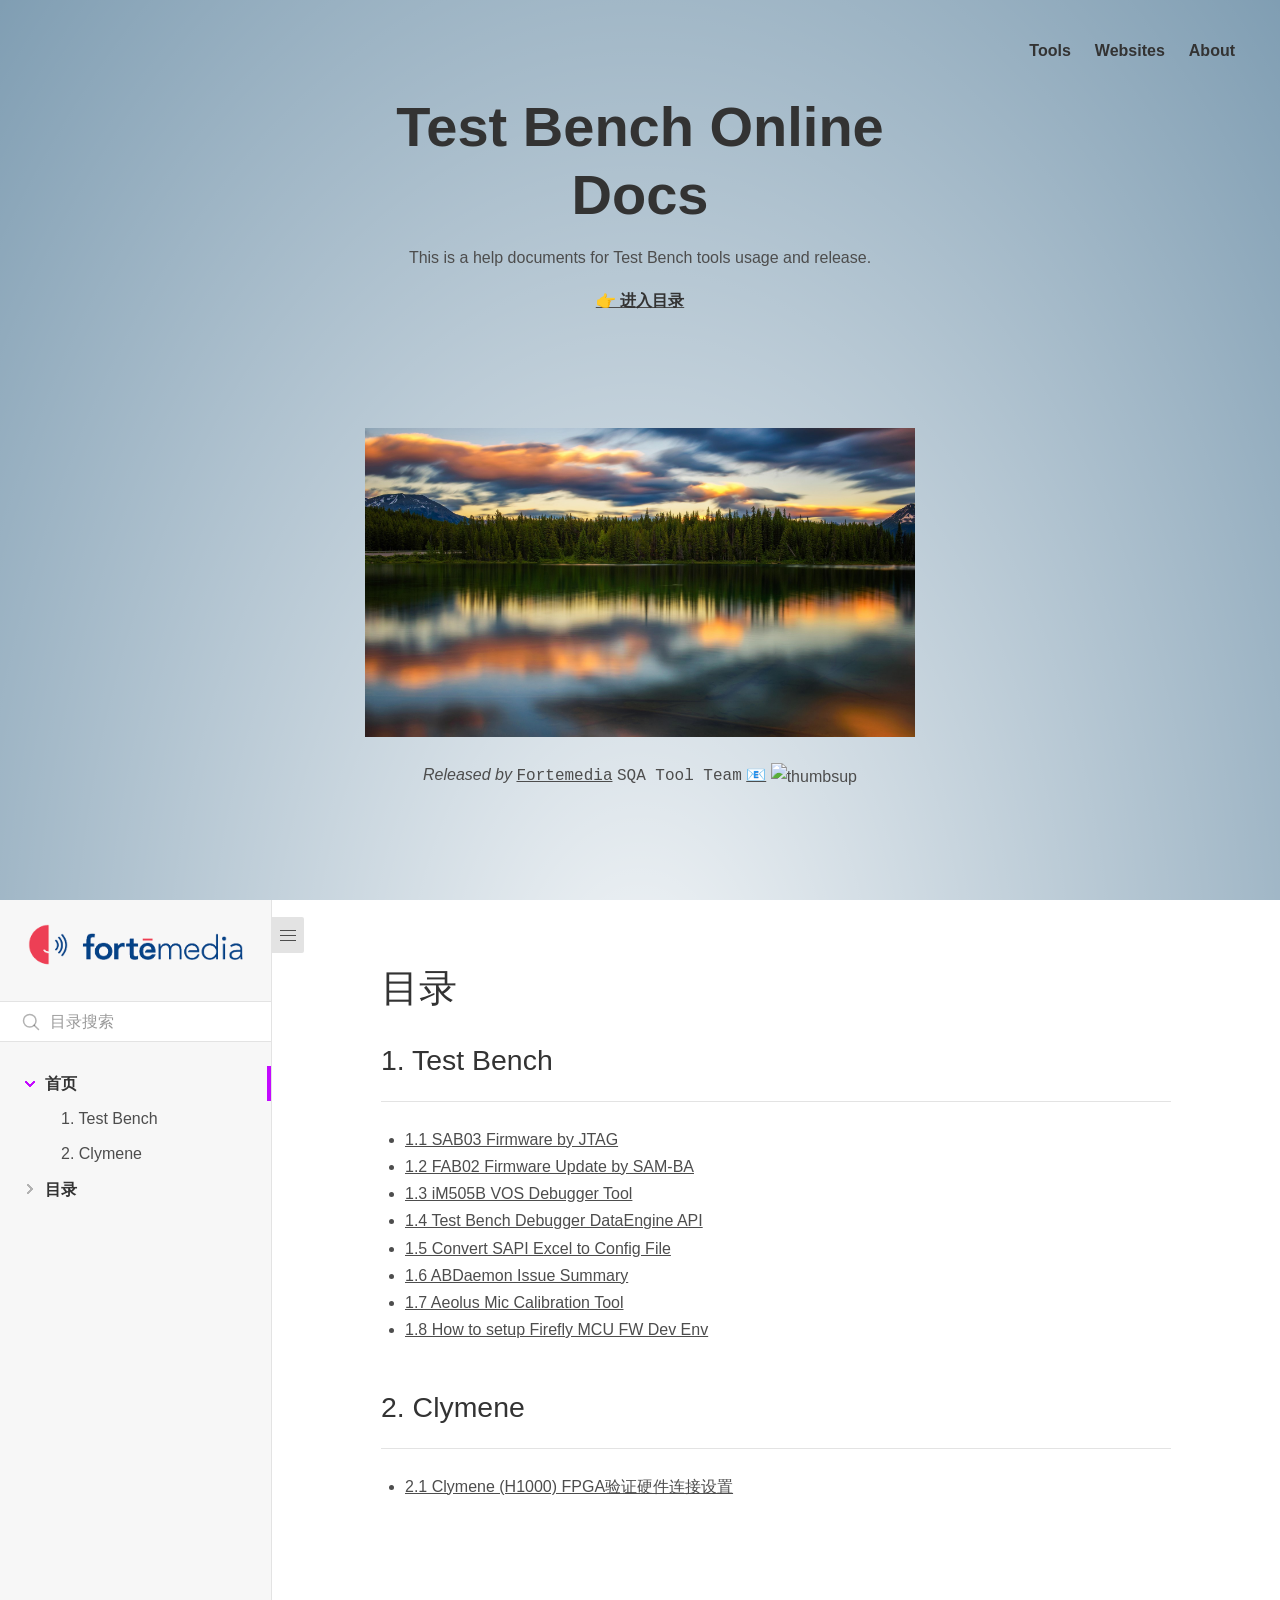
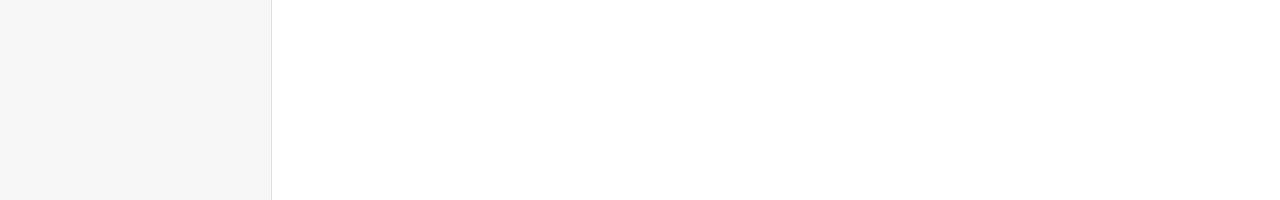
==== commit d66042a7: "Update index.html" ====
--- a/index.html
+++ b/index.html
@@ -25,7 +25,8 @@
             // 项目名称
             name: 'TestBench Online',
             logo: 'assets/img/logo.png',
-            nameLink: 'https://nustpq.github.io/blog/',
+            //nameLink: 'https://nustpq.github.io/blog/',
+            nameLink: 'https://www.fortemedia.com/',
             themeColor: '#c30aff',
             auto2top: true,
             nativeEmoji: true,   
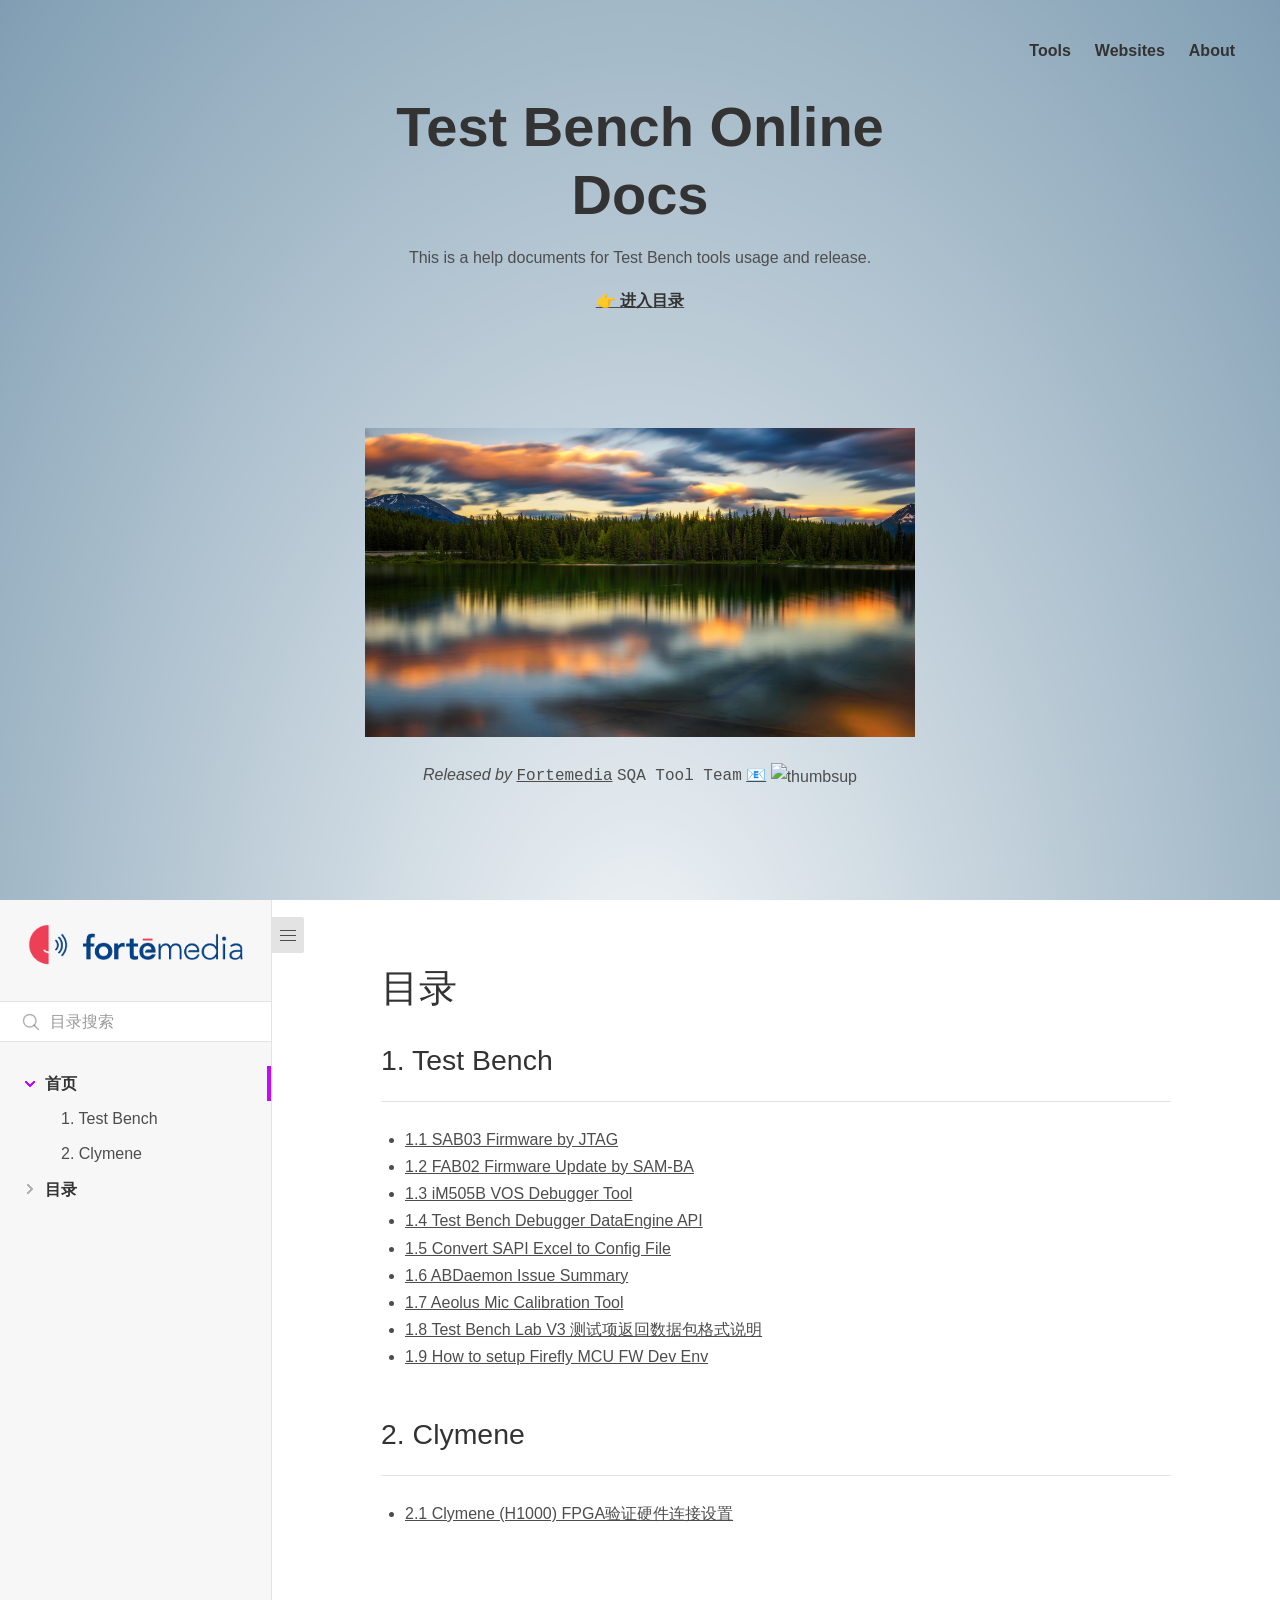
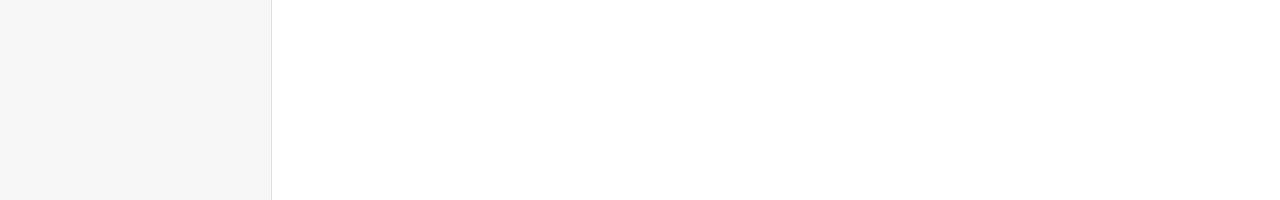
==== commit e593f1d2: "add testbench lab_v3 doc Support json code high light support" ====
--- a/index.html
+++ b/index.html
@@ -14,12 +14,11 @@
     <!--link rel="stylesheet" href="https://cdn.jsdelivr.net/npm/docsify-themeable@0/dist/css/theme-simple-dark.css"-->
     <link rel="stylesheet" href="assets/css/theme-simple-dark.css">
     <link rel="stylesheet" href="assets/css/theme-simple.css">
- 
 </head>
 
 <body>
     <!-- 定义加载时候的动作 -->
-    <div id="app">Please wait... :smile:</div>
+    <div id="app">:smile: Please wait...  :+1:</div>
     <script>
         window.$docsify = {
             // 项目名称
@@ -73,6 +72,8 @@
     <script src="assets/js/zoom-image.min.js"></script>
     <!-- 搜索功能支持 -->
     <script src="assets/js/search.min.js"></script>
+    <!-- 支持代码高亮json -->
+    <script src="assets/js//prism-json.min.js"></script>
     <!--在所有的代码块上添加一个简单的Click to copy按钮来允许用户从你的文档中轻易地复制代码-->
     <script src="assets/js/docsify-copy-code.min.js"></script>
     <script src="assets/js/vanilla-back-to-top.min.js"></script>
@@ -85,7 +86,6 @@
         });
     </script>
 
-
 </body>
 
 </html>
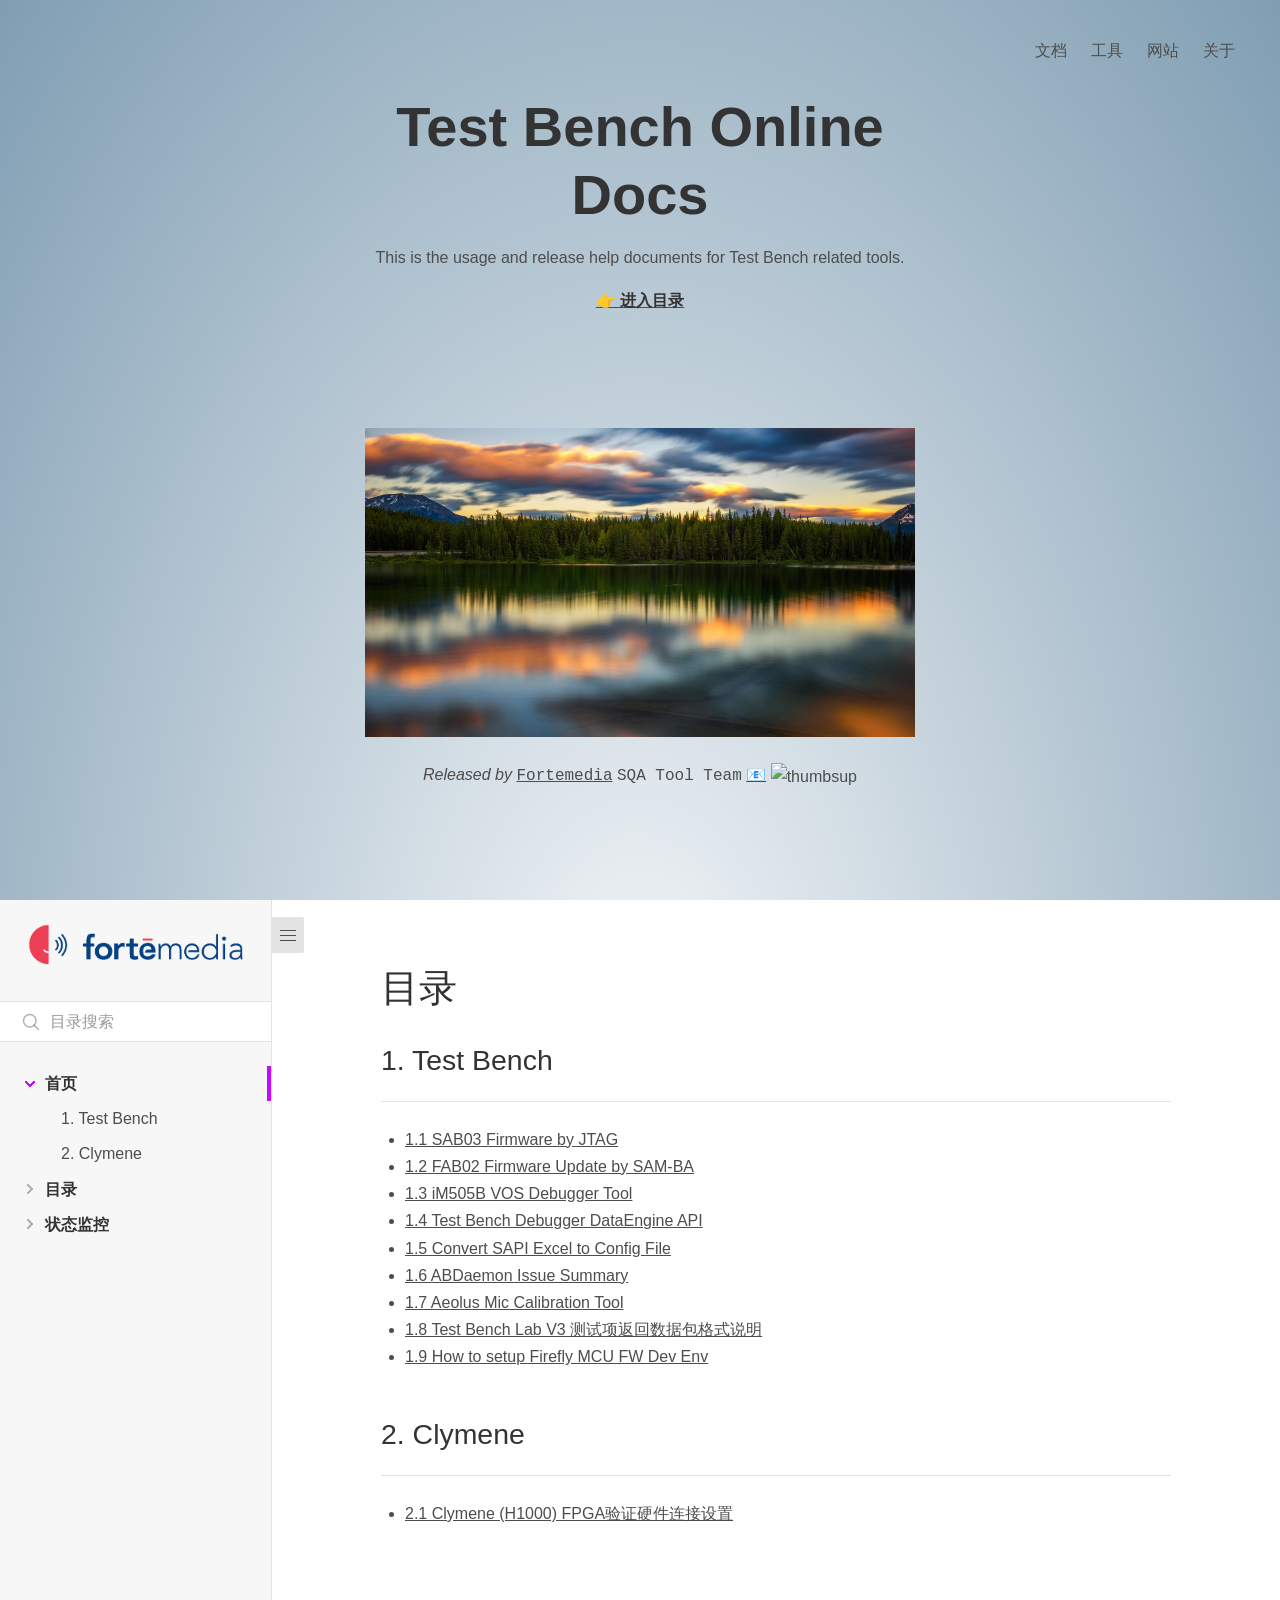
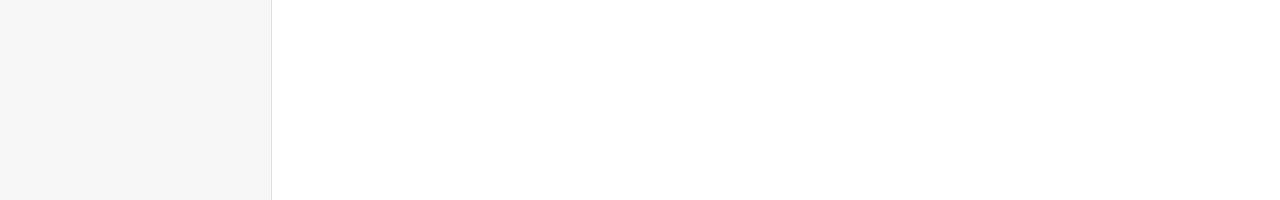
==== commit 4fb8a177: "feat(mqttweb): 嵌入设备状态看板，填 MQTT 路径即看 NanoPi/N2/T440 docsify 是哈希路由 SPA，直接访问 /#/mqttweb/index.html 会把 i" ====
--- a/index.html
+++ b/index.html
@@ -14,6 +14,8 @@
     <!--link rel="stylesheet" href="https://cdn.jsdelivr.net/npm/docsify-themeable@0/dist/css/theme-simple-dark.css"-->
     <link rel="stylesheet" href="assets/css/theme-simple-dark.css">
     <link rel="stylesheet" href="assets/css/theme-simple.css">
+    <!-- MQTT 看板 iframe 容器（/mqttweb/ 页面用） -->
+    <link rel="stylesheet" href="assets/css/mqtt-frame.css">
 </head>
 
 <body>
@@ -41,7 +43,7 @@
             // 最大支持渲染的标题层级
             maxLevel: 5,
             // 自定义侧边栏后默认不会再生成目录，设置生成目录的最大层级（建议配置为2-4）
-            subMaxLevel: 2,
+            subMaxLevel: 3,
             // 小屏设备下合并导航栏到侧边栏
             mergeNavbar: true,
             /*搜索相关设置*/
@@ -75,7 +77,7 @@
     <!-- 支持代码高亮json -->
     <script src="assets/js//prism-json.min.js"></script>
     <!--在所有的代码块上添加一个简单的Click to copy按钮来允许用户从你的文档中轻易地复制代码-->
-    <script src="assets/js/docsify-copy-code.min.js"></script>
+    <script src="assets/js/docsify-copy-code.js"></script>
     <script src="assets/js/vanilla-back-to-top.min.js"></script>
     <!-- 回到顶部功能 -->
     <script>
--- a/assets/css/mqtt-frame.css
+++ b/assets/css/mqtt-frame.css
@@ -0,0 +1,24 @@
+/* docsify 里嵌 MQTT 看板用的 iframe 容器。
+ * 看板是独立 HTML 应用，必须隔离在 iframe 里 —— docsify 的
+ * table{display:block}、*{box-sizing:inherit} 等全局样式会破坏它的布局。 */
+
+.mqtt-frame-wrap {
+  margin: 1rem 0;
+  border: 1px solid rgba(128, 128, 128, 0.25);
+  border-radius: 14px;
+  overflow: hidden;
+  /* 手机上固定高度太矮，用视口单位下限；桌面端至少能看全三张卡 */
+  height: max(760px, 78vh);
+  background: #f9f9f7;
+}
+
+@media (prefers-color-scheme: dark) {
+  .mqtt-frame-wrap { background: #0d0d0d; }
+}
+
+.mqtt-frame {
+  display: block;
+  width: 100%;
+  height: 100%;
+  border: 0;
+}
